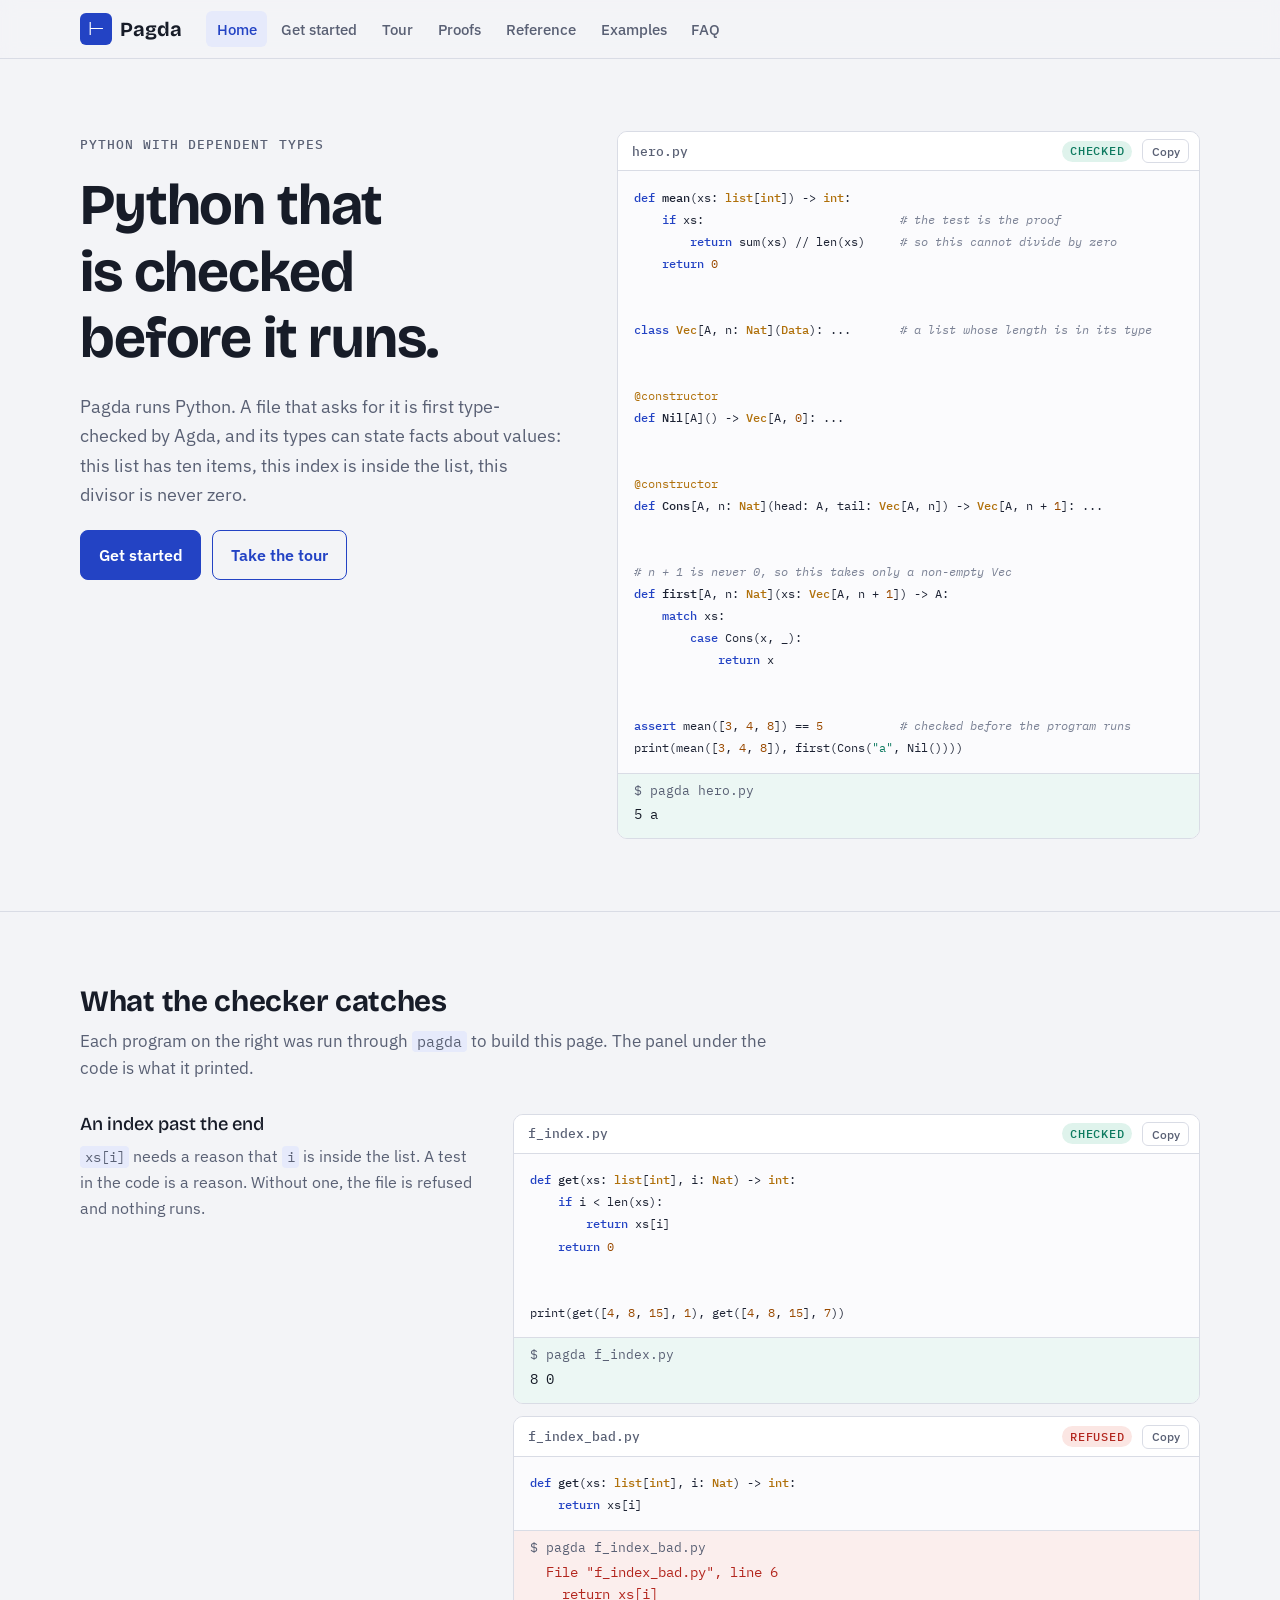
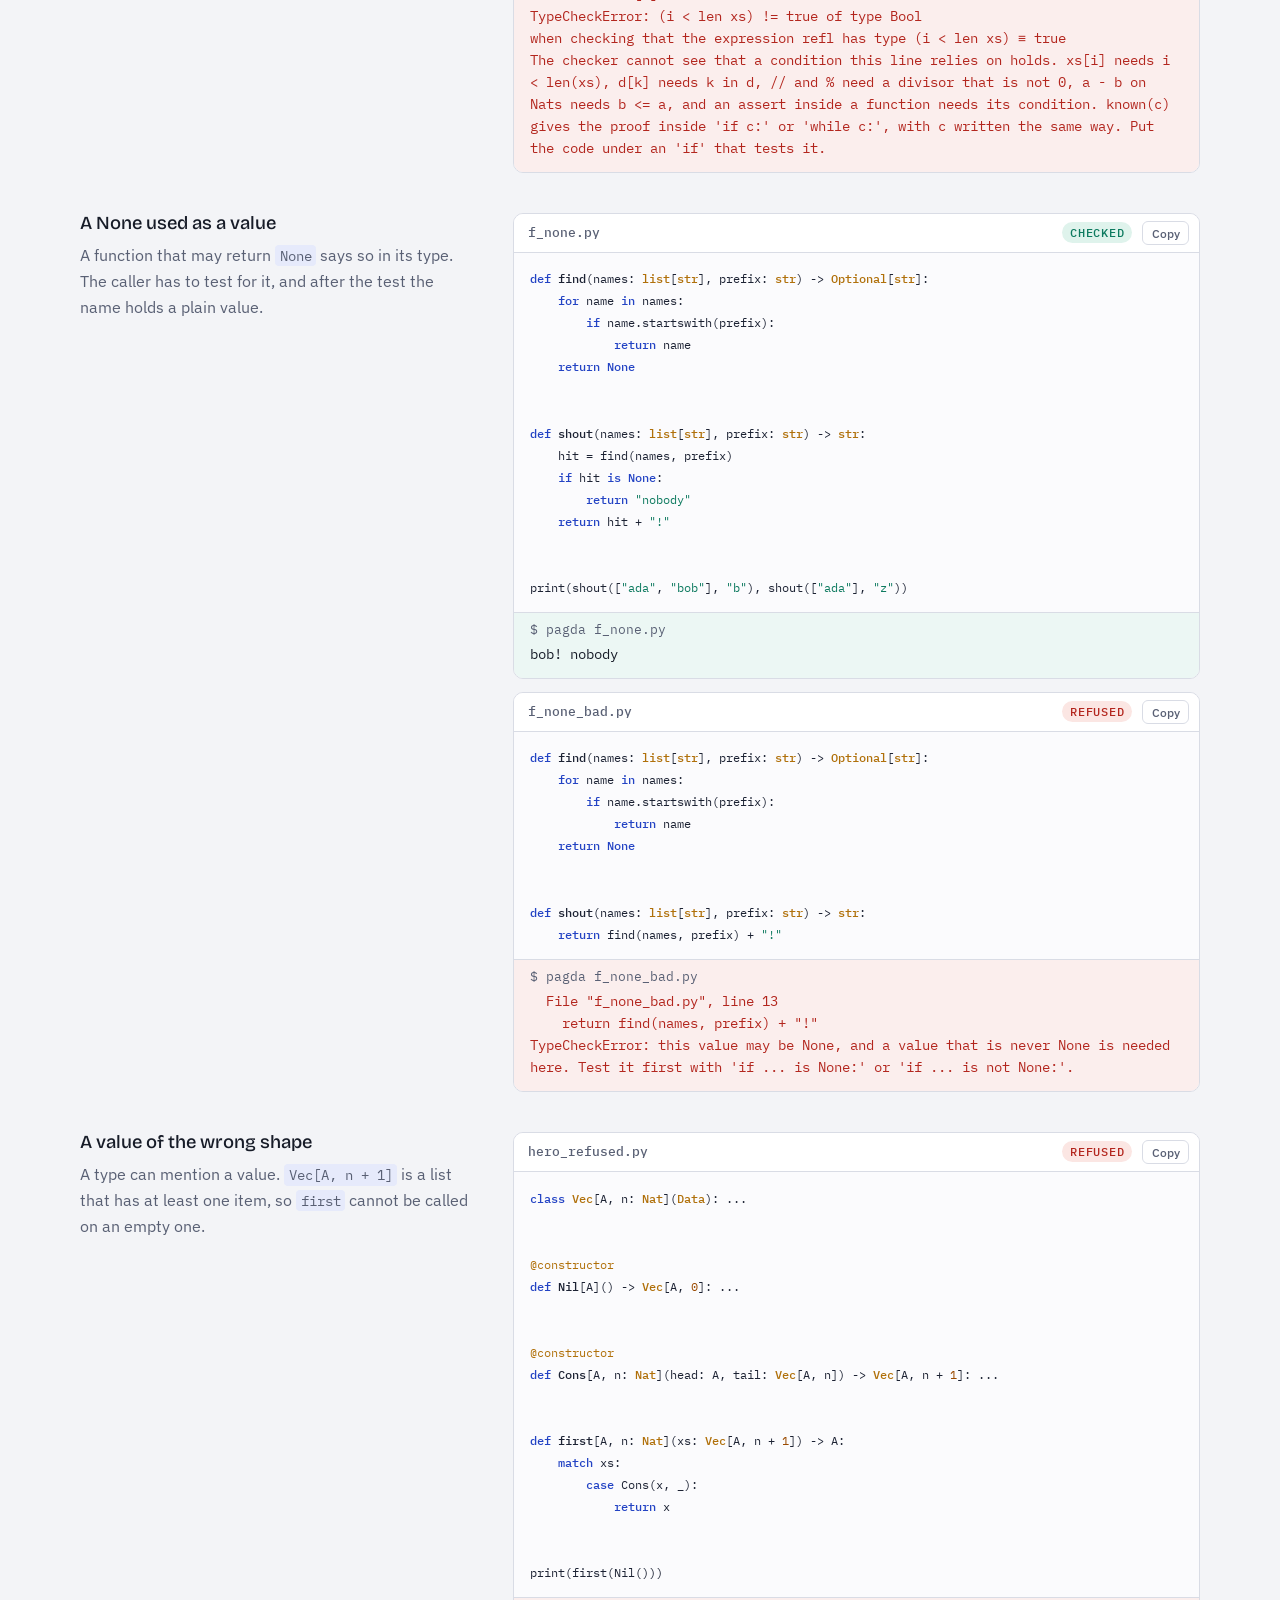
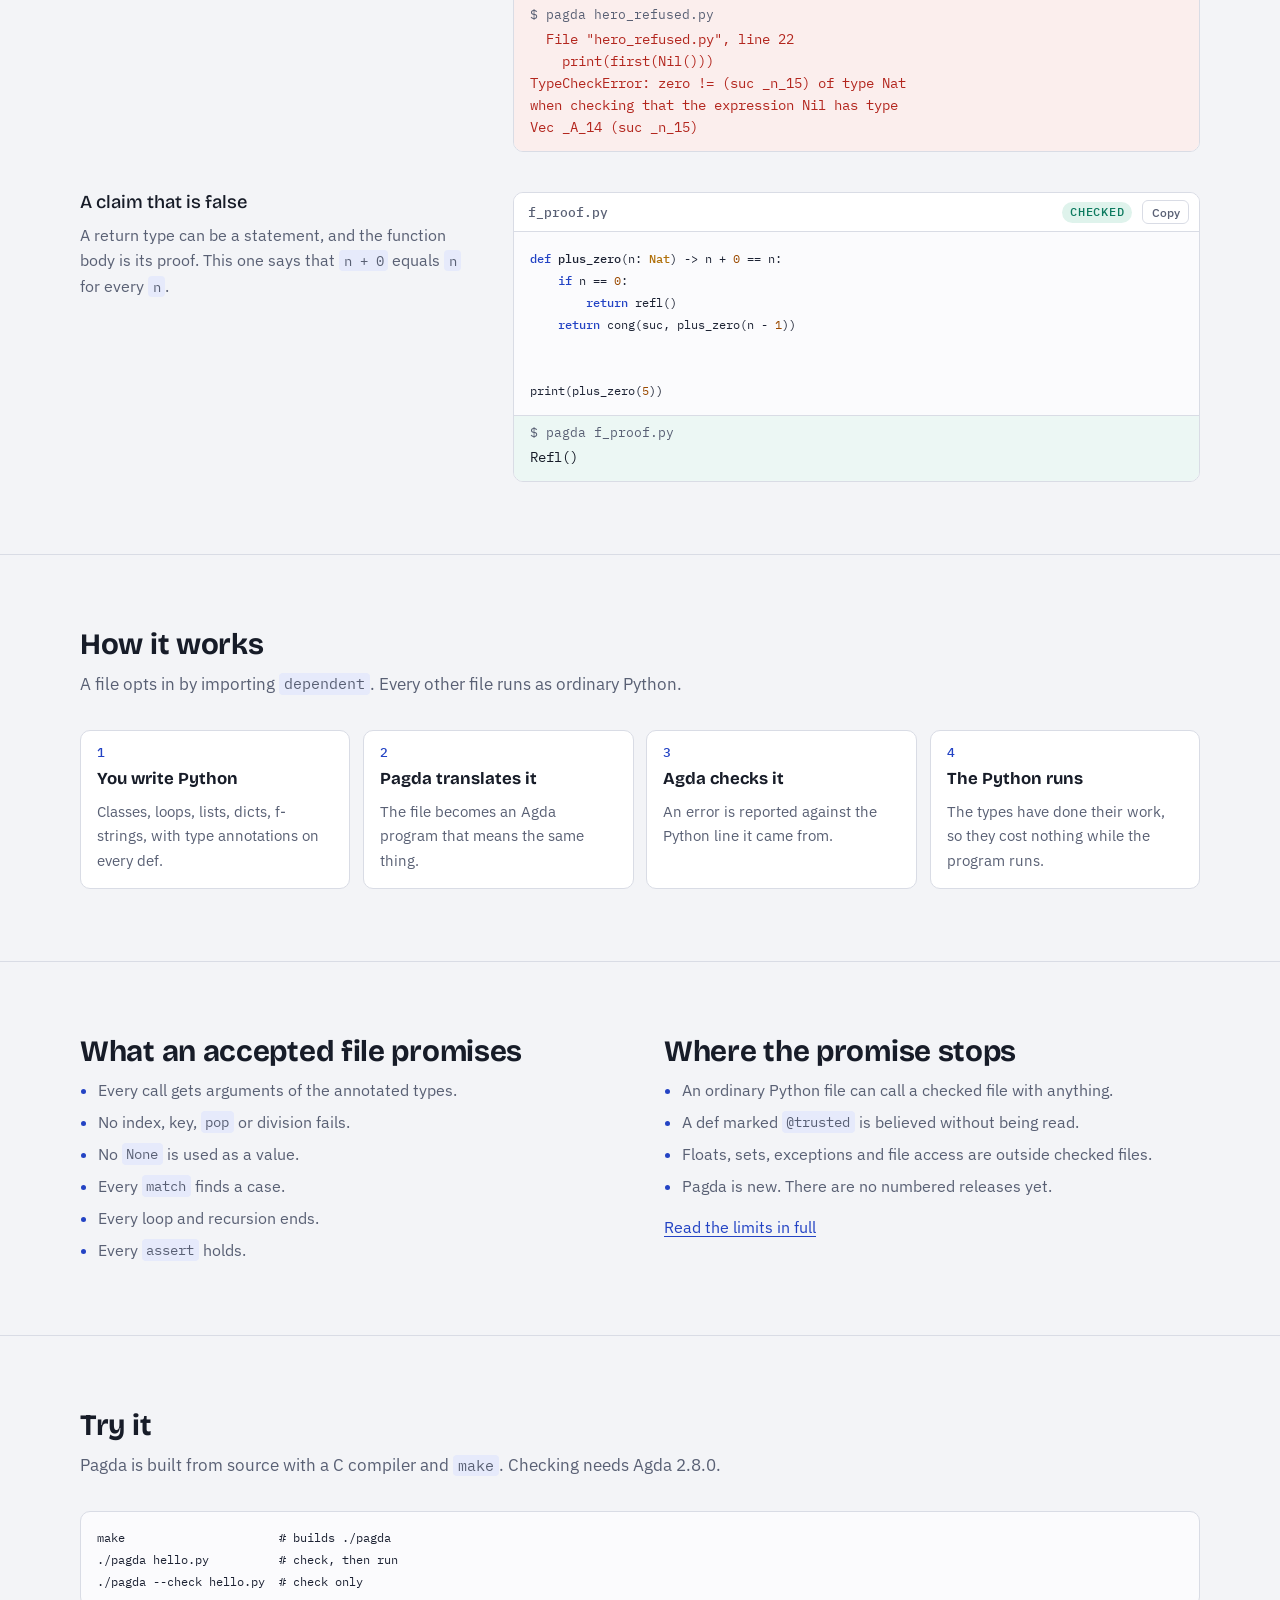
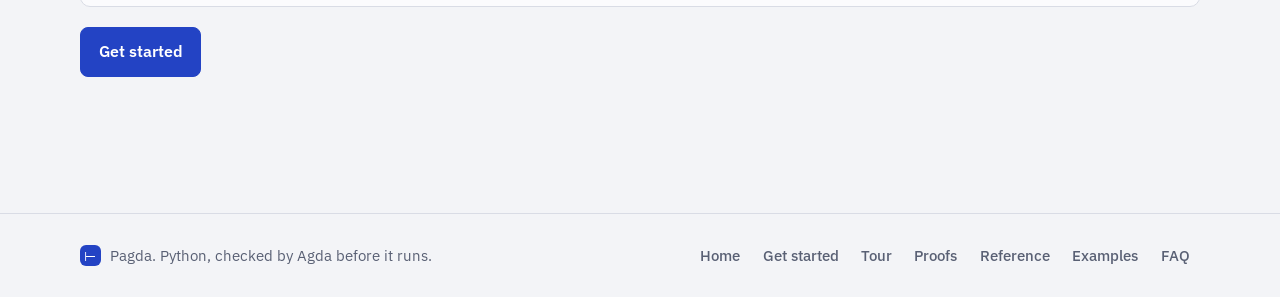
==== website/site/index.html @ 51c3787f "Website for Pagda website/build.py builds a static site into website/site. Every code sample is a fi" ====
<!doctype html>
<html lang="en">
<head>
<meta charset="utf-8">
<meta name="viewport" content="width=device-width, initial-scale=1, viewport-fit=cover">
<title>Pagda</title>
<meta name="claude:viewport-fit-sides" content="cover">
<meta name="description" content="Pagda is Python with dependent types. A checked file is type-checked by Agda before it runs.">
<link rel="stylesheet" href="https://fonts.googleapis.com/css2?family=Bricolage+Grotesque:opsz,wght@12..96,500;12..96,700&family=IBM+Plex+Mono:wght@400;500&family=IBM+Plex+Sans:wght@400;500;600&display=swap">
<link rel="stylesheet" href="site.css">
</head>
<body>
<header class="top"><div class="wrap">
<a class="brand" href="index.html"><span class="mark" aria-hidden="true">⊢</span>Pagda</a>
<nav class="nav" aria-label="Site"><a href="index.html" aria-current="page">Home</a><a href="start.html">Get started</a><a href="tour.html">Tour</a><a href="proofs.html">Proofs</a><a href="reference.html">Reference</a><a href="examples.html">Examples</a><a href="faq.html">FAQ</a></nav>
</div></header>
<main class="home"><section class="hero"><div class="wrap">
  <div class="hero-text">
    <div class="eyebrow">Python with dependent types</div>
    <h1>Python that is checked before it runs.</h1>
    <p class="lede">Pagda runs Python. A file that asks for it is first type-checked by Agda, and its types can state facts about values: this list has ten items, this index is inside the list, this divisor is never zero.</p>
    <div class="actions">
      <a class="btn primary" href="start.html">Get started</a>
      <a class="btn" href="tour.html">Take the tour</a>
    </div>
  </div>
  <div class="hero-code">
    <figure class="sample is-ok">
<figcaption><span class="file">hero.py</span><span class="chip ok">checked</span><button class="copy" type="button" data-src="from __future__ import annotations
from dependent import *


def mean(xs: list[int]) -&gt; int:
    if xs:                            # the test is the proof
        return sum(xs) // len(xs)     # so this cannot divide by zero
    return 0


class Vec[A, n: Nat](Data): ...       # a list whose length is in its type


@constructor
def Nil[A]() -&gt; Vec[A, 0]: ...


@constructor
def Cons[A, n: Nat](head: A, tail: Vec[A, n]) -&gt; Vec[A, n + 1]: ...


# n + 1 is never 0, so this takes only a non-empty Vec
def first[A, n: Nat](xs: Vec[A, n + 1]) -&gt; A:
    match xs:
        case Cons(x, _):
            return x


assert mean([3, 4, 8]) == 5           # checked before the program runs
print(mean([3, 4, 8]), first(Cons(&quot;a&quot;, Nil())))
">Copy</button></figcaption>
<pre class="code"><code><span class="k">def</span> <span class="f">mean</span>(xs: <span class="t">list</span>[<span class="t">int</span>]) -&gt; <span class="t">int</span>:
    <span class="k">if</span> xs:                            <span class="c"># the test is the proof</span>
        <span class="k">return</span> sum(xs) // len(xs)     <span class="c"># so this cannot divide by zero</span>
    <span class="k">return</span> <span class="n">0</span>


<span class="k">class</span> <span class="t">Vec</span>[A, n: <span class="t">Nat</span>](<span class="t">Data</span>): ...       <span class="c"># a list whose length is in its type</span>


<span class="d">@constructor</span>
<span class="k">def</span> <span class="f">Nil</span>[A]() -&gt; <span class="t">Vec</span>[A, <span class="n">0</span>]: ...


<span class="d">@constructor</span>
<span class="k">def</span> <span class="f">Cons</span>[A, n: <span class="t">Nat</span>](head: A, tail: <span class="t">Vec</span>[A, n]) -&gt; <span class="t">Vec</span>[A, n + <span class="n">1</span>]: ...


<span class="c"># n + 1 is never 0, so this takes only a non-empty Vec</span>
<span class="k">def</span> <span class="f">first</span>[A, n: <span class="t">Nat</span>](xs: <span class="t">Vec</span>[A, n + <span class="n">1</span>]) -&gt; A:
    <span class="k">match</span> xs:
        <span class="k">case</span> Cons(x, _):
            <span class="k">return</span> x


<span class="k">assert</span> mean([<span class="n">3</span>, <span class="n">4</span>, <span class="n">8</span>]) == <span class="n">5</span>           <span class="c"># checked before the program runs</span>
print(mean([<span class="n">3</span>, <span class="n">4</span>, <span class="n">8</span>]), first(Cons(<span class="s">&quot;a&quot;</span>, Nil())))
</code></pre>
<div class="result"><div class="cmd">$ pagda hero.py</div><pre>5 a</pre></div>
</figure>
  </div>
</div></section>

<section><div class="wrap">
  <div class="section-head">
    <h2>What the checker catches</h2>
    <p>Each program on the right was run through <code>pagda</code> to build this page. The panel under the code is what it printed.</p>
  </div>
  <div class="pairs">
    <div class="pair">
      <div class="pair-text">
        <h3>An index past the end</h3>
        <p><code>xs[i]</code> needs a reason that <code>i</code> is inside the list. A test in the code is a reason. Without one, the file is refused and nothing runs.</p>
      </div>
      <div class="pair-code"><figure class="sample is-ok">
<figcaption><span class="file">f_index.py</span><span class="chip ok">checked</span><button class="copy" type="button" data-src="from __future__ import annotations
from dependent import *


def get(xs: list[int], i: Nat) -&gt; int:
    if i &lt; len(xs):
        return xs[i]
    return 0


print(get([4, 8, 15], 1), get([4, 8, 15], 7))
">Copy</button></figcaption>
<pre class="code"><code><span class="k">def</span> <span class="f">get</span>(xs: <span class="t">list</span>[<span class="t">int</span>], i: <span class="t">Nat</span>) -&gt; <span class="t">int</span>:
    <span class="k">if</span> i &lt; len(xs):
        <span class="k">return</span> xs[i]
    <span class="k">return</span> <span class="n">0</span>


print(get([<span class="n">4</span>, <span class="n">8</span>, <span class="n">15</span>], <span class="n">1</span>), get([<span class="n">4</span>, <span class="n">8</span>, <span class="n">15</span>], <span class="n">7</span>))
</code></pre>
<div class="result"><div class="cmd">$ pagda f_index.py</div><pre>8 0</pre></div>
</figure><figure class="sample is-bad">
<figcaption><span class="file">f_index_bad.py</span><span class="chip bad">refused</span><button class="copy" type="button" data-src="from __future__ import annotations
from dependent import *


def get(xs: list[int], i: Nat) -&gt; int:
    return xs[i]
">Copy</button></figcaption>
<pre class="code"><code><span class="k">def</span> <span class="f">get</span>(xs: <span class="t">list</span>[<span class="t">int</span>], i: <span class="t">Nat</span>) -&gt; <span class="t">int</span>:
    <span class="k">return</span> xs[i]
</code></pre>
<div class="result"><div class="cmd">$ pagda f_index_bad.py</div><pre>  File &quot;f_index_bad.py&quot;, line 6
    return xs[i]
TypeCheckError: (i &lt; len xs) != true of type Bool
when checking that the expression refl has type (i &lt; len xs) ≡ true
The checker cannot see that a condition this line relies on holds. xs[i] needs i &lt; len(xs), d[k] needs k in d, // and % need a divisor that is not 0, a - b on Nats needs b &lt;= a, and an assert inside a function needs its condition. known(c) gives the proof inside &#x27;if c:&#x27; or &#x27;while c:&#x27;, with c written the same way. Put the code under an &#x27;if&#x27; that tests it.</pre></div>
</figure></div>
    </div>
    <div class="pair">
      <div class="pair-text">
        <h3>A None used as a value</h3>
        <p>A function that may return <code>None</code> says so in its type. The caller has to test for it, and after the test the name holds a plain value.</p>
      </div>
      <div class="pair-code"><figure class="sample is-ok">
<figcaption><span class="file">f_none.py</span><span class="chip ok">checked</span><button class="copy" type="button" data-src="from __future__ import annotations
from dependent import *


def find(names: list[str], prefix: str) -&gt; Optional[str]:
    for name in names:
        if name.startswith(prefix):
            return name
    return None


def shout(names: list[str], prefix: str) -&gt; str:
    hit = find(names, prefix)
    if hit is None:
        return &quot;nobody&quot;
    return hit + &quot;!&quot;


print(shout([&quot;ada&quot;, &quot;bob&quot;], &quot;b&quot;), shout([&quot;ada&quot;], &quot;z&quot;))
">Copy</button></figcaption>
<pre class="code"><code><span class="k">def</span> <span class="f">find</span>(names: <span class="t">list</span>[<span class="t">str</span>], prefix: <span class="t">str</span>) -&gt; <span class="t">Optional</span>[<span class="t">str</span>]:
    <span class="k">for</span> name <span class="k">in</span> names:
        <span class="k">if</span> name.startswith(prefix):
            <span class="k">return</span> name
    <span class="k">return</span> <span class="k">None</span>


<span class="k">def</span> <span class="f">shout</span>(names: <span class="t">list</span>[<span class="t">str</span>], prefix: <span class="t">str</span>) -&gt; <span class="t">str</span>:
    hit = find(names, prefix)
    <span class="k">if</span> hit <span class="k">is</span> <span class="k">None</span>:
        <span class="k">return</span> <span class="s">&quot;nobody&quot;</span>
    <span class="k">return</span> hit + <span class="s">&quot;!&quot;</span>


print(shout([<span class="s">&quot;ada&quot;</span>, <span class="s">&quot;bob&quot;</span>], <span class="s">&quot;b&quot;</span>), shout([<span class="s">&quot;ada&quot;</span>], <span class="s">&quot;z&quot;</span>))
</code></pre>
<div class="result"><div class="cmd">$ pagda f_none.py</div><pre>bob! nobody</pre></div>
</figure><figure class="sample is-bad">
<figcaption><span class="file">f_none_bad.py</span><span class="chip bad">refused</span><button class="copy" type="button" data-src="from __future__ import annotations
from dependent import *


def find(names: list[str], prefix: str) -&gt; Optional[str]:
    for name in names:
        if name.startswith(prefix):
            return name
    return None


def shout(names: list[str], prefix: str) -&gt; str:
    return find(names, prefix) + &quot;!&quot;
">Copy</button></figcaption>
<pre class="code"><code><span class="k">def</span> <span class="f">find</span>(names: <span class="t">list</span>[<span class="t">str</span>], prefix: <span class="t">str</span>) -&gt; <span class="t">Optional</span>[<span class="t">str</span>]:
    <span class="k">for</span> name <span class="k">in</span> names:
        <span class="k">if</span> name.startswith(prefix):
            <span class="k">return</span> name
    <span class="k">return</span> <span class="k">None</span>


<span class="k">def</span> <span class="f">shout</span>(names: <span class="t">list</span>[<span class="t">str</span>], prefix: <span class="t">str</span>) -&gt; <span class="t">str</span>:
    <span class="k">return</span> find(names, prefix) + <span class="s">&quot;!&quot;</span>
</code></pre>
<div class="result"><div class="cmd">$ pagda f_none_bad.py</div><pre>  File &quot;f_none_bad.py&quot;, line 13
    return find(names, prefix) + &quot;!&quot;
TypeCheckError: this value may be None, and a value that is never None is needed here. Test it first with &#x27;if ... is None:&#x27; or &#x27;if ... is not None:&#x27;.</pre></div>
</figure></div>
    </div>
    <div class="pair">
      <div class="pair-text">
        <h3>A value of the wrong shape</h3>
        <p>A type can mention a value. <code>Vec[A, n + 1]</code> is a list that has at least one item, so <code>first</code> cannot be called on an empty one.</p>
      </div>
      <div class="pair-code"><figure class="sample is-bad">
<figcaption><span class="file">hero_refused.py</span><span class="chip bad">refused</span><button class="copy" type="button" data-src="from __future__ import annotations
from dependent import *


class Vec[A, n: Nat](Data): ...


@constructor
def Nil[A]() -&gt; Vec[A, 0]: ...


@constructor
def Cons[A, n: Nat](head: A, tail: Vec[A, n]) -&gt; Vec[A, n + 1]: ...


def first[A, n: Nat](xs: Vec[A, n + 1]) -&gt; A:
    match xs:
        case Cons(x, _):
            return x


print(first(Nil()))
">Copy</button></figcaption>
<pre class="code"><code><span class="k">class</span> <span class="t">Vec</span>[A, n: <span class="t">Nat</span>](<span class="t">Data</span>): ...


<span class="d">@constructor</span>
<span class="k">def</span> <span class="f">Nil</span>[A]() -&gt; <span class="t">Vec</span>[A, <span class="n">0</span>]: ...


<span class="d">@constructor</span>
<span class="k">def</span> <span class="f">Cons</span>[A, n: <span class="t">Nat</span>](head: A, tail: <span class="t">Vec</span>[A, n]) -&gt; <span class="t">Vec</span>[A, n + <span class="n">1</span>]: ...


<span class="k">def</span> <span class="f">first</span>[A, n: <span class="t">Nat</span>](xs: <span class="t">Vec</span>[A, n + <span class="n">1</span>]) -&gt; A:
    <span class="k">match</span> xs:
        <span class="k">case</span> Cons(x, _):
            <span class="k">return</span> x


print(first(Nil()))
</code></pre>
<div class="result"><div class="cmd">$ pagda hero_refused.py</div><pre>  File &quot;hero_refused.py&quot;, line 22
    print(first(Nil()))
TypeCheckError: zero != (suc _n_15) of type Nat
when checking that the expression Nil has type
Vec _A_14 (suc _n_15)</pre></div>
</figure></div>
    </div>
    <div class="pair">
      <div class="pair-text">
        <h3>A claim that is false</h3>
        <p>A return type can be a statement, and the function body is its proof. This one says that <code>n + 0</code> equals <code>n</code> for every <code>n</code>.</p>
      </div>
      <div class="pair-code"><figure class="sample is-ok">
<figcaption><span class="file">f_proof.py</span><span class="chip ok">checked</span><button class="copy" type="button" data-src="from __future__ import annotations
from dependent import *


def plus_zero(n: Nat) -&gt; n + 0 == n:
    if n == 0:
        return refl()
    return cong(suc, plus_zero(n - 1))


print(plus_zero(5))
">Copy</button></figcaption>
<pre class="code"><code><span class="k">def</span> <span class="f">plus_zero</span>(n: <span class="t">Nat</span>) -&gt; n + <span class="n">0</span> == n:
    <span class="k">if</span> n == <span class="n">0</span>:
        <span class="k">return</span> refl()
    <span class="k">return</span> cong(suc, plus_zero(n - <span class="n">1</span>))


print(plus_zero(<span class="n">5</span>))
</code></pre>
<div class="result"><div class="cmd">$ pagda f_proof.py</div><pre>Refl()</pre></div>
</figure></div>
    </div>
  </div>
</div></section>

<section><div class="wrap">
  <div class="section-head">
    <h2>How it works</h2>
    <p>A file opts in by importing <code>dependent</code>. Every other file runs as ordinary Python.</p>
  </div>
  <ol class="steps">
    <li><strong>You write Python</strong><span>Classes, loops, lists, dicts, f-strings, with type annotations on every def.</span></li>
    <li><strong>Pagda translates it</strong><span>The file becomes an Agda program that means the same thing.</span></li>
    <li><strong>Agda checks it</strong><span>An error is reported against the Python line it came from.</span></li>
    <li><strong>The Python runs</strong><span>The types have done their work, so they cost nothing while the program runs.</span></li>
  </ol>
</div></section>

<section><div class="wrap">
  <div class="cols">
    <div>
      <h2>What an accepted file promises</h2>
      <ul>
        <li>Every call gets arguments of the annotated types.</li>
        <li>No index, key, <code>pop</code> or division fails.</li>
        <li>No <code>None</code> is used as a value.</li>
        <li>Every <code>match</code> finds a case.</li>
        <li>Every loop and recursion ends.</li>
        <li>Every <code>assert</code> holds.</li>
      </ul>
    </div>
    <div>
      <h2>Where the promise stops</h2>
      <ul>
        <li>An ordinary Python file can call a checked file with anything.</li>
        <li>A def marked <code>@trusted</code> is believed without being read.</li>
        <li>Floats, sets, exceptions and file access are outside checked files.</li>
        <li>Pagda is new. There are no numbered releases yet.</li>
      </ul>
      <p style="margin-top:1rem"><a href="faq.html">Read the limits in full</a></p>
    </div>
  </div>
</div></section>

<section><div class="wrap">
  <div class="section-head">
    <h2>Try it</h2>
    <p>Pagda is built from source with a C compiler and <code>make</code>. Checking needs Agda 2.8.0.</p>
  </div>
  <pre class="code plain"><code>make                      # builds ./pagda
./pagda hello.py          # check, then run
./pagda --check hello.py  # check only</code></pre>
  <p style="margin-top:1.2rem"><a class="btn primary" href="start.html">Get started</a></p>
</div></section>
</main>
<footer class="foot"><div class="wrap">
<div><span class="mark" aria-hidden="true">⊢</span> Pagda. Python, checked by Agda before it runs.</div>
<nav aria-label="Footer"><a href="index.html" aria-current="page">Home</a><a href="start.html">Get started</a><a href="tour.html">Tour</a><a href="proofs.html">Proofs</a><a href="reference.html">Reference</a><a href="examples.html">Examples</a><a href="faq.html">FAQ</a></nav>
</div></footer>
<script src="site.js"></script>
</body>
</html>
---- website/site/site.css ----
/* Pagda site. Layout: a plain documentation frame; the one loud element is the
   "verdict" code panel, which shows a program together with what the checker said. */
:root {
  --paper: #f3f4f7;        /* cool paper */
  --surface: #ffffff;
  --ink: #171c28;          /* blue-black text */
  --muted: #596074;
  --line: #d9dce5;
  --accent: #2343c4;       /* cobalt: links, marks */
  --accent-soft: #e6eafb;
  --mark: #b0700a;         /* ochre: types in code, the thing Pagda adds */
  --ok: #0d7a5f;
  --ok-soft: #dff3ec;
  --bad: #b3261e;
  --bad-soft: #fbe6e3;
  --code-bg: #fbfbfd;
  --code-ink: #1c2233;
  --c-comment: #7a8194;
  --c-string: #0d7a5f;
  --c-keyword: #2343c4;
  --c-number: #9a4a00;
  --display: "Bricolage Grotesque", "IBM Plex Sans", system-ui, sans-serif;
  --body: "IBM Plex Sans", system-ui, -apple-system, "Segoe UI", sans-serif;
  --mono: "IBM Plex Mono", ui-monospace, "SF Mono", Menlo, Consolas, monospace;
}
@media (prefers-color-scheme: dark) {
  :root:not([data-theme="light"]) {
    --paper: #0f121a; --surface: #171b26; --ink: #e7e9f0; --muted: #9aa1b5; --line: #2a3040;
    --accent: #8ea2ff; --accent-soft: #1d2440; --mark: #e2b257;
    --ok: #4fd1a9; --ok-soft: #12302a; --bad: #ff8a80; --bad-soft: #3a1b1a;
    --code-bg: #131722; --code-ink: #dfe3ee;
    --c-comment: #7d859a; --c-string: #6fd6b4; --c-keyword: #9fb0ff; --c-number: #f0a868;
    color-scheme: dark;
  }
}
:root[data-theme="dark"] {
  --paper: #0f121a; --surface: #171b26; --ink: #e7e9f0; --muted: #9aa1b5; --line: #2a3040;
  --accent: #8ea2ff; --accent-soft: #1d2440; --mark: #e2b257;
  --ok: #4fd1a9; --ok-soft: #12302a; --bad: #ff8a80; --bad-soft: #3a1b1a;
  --code-bg: #131722; --code-ink: #dfe3ee;
  --c-comment: #7d859a; --c-string: #6fd6b4; --c-keyword: #9fb0ff; --c-number: #f0a868;
  color-scheme: dark;
}

* { box-sizing: border-box; }
html { scroll-behavior: smooth; scroll-padding-top: 5rem; }
@media (prefers-reduced-motion: reduce) { html { scroll-behavior: auto; } }
body {
  margin: 0; background: var(--paper); color: var(--ink);
  font: 400 1rem/1.6 var(--body);
}
body::before {
  content: ""; position: fixed; inset: 0 0 auto; height: env(safe-area-inset-top, 0px);
  z-index: 10; background: var(--paper);
}
a { color: var(--accent); text-underline-offset: 0.18em; }
a:focus-visible, button:focus-visible { outline: 2px solid var(--accent); outline-offset: 2px; }
code { font-family: var(--mono); font-size: 0.9em; }
p code, li code, td code, h2 code, h3 code {
  background: var(--accent-soft); padding: 0.08em 0.32em; border-radius: 4px; overflow-wrap: anywhere;
}
h1, h2, h3 { font-family: var(--display); line-height: 1.15; text-wrap: balance; margin: 0; }
h1 { font-size: clamp(2.1rem, 5.5vw, 3.6rem); font-weight: 700; letter-spacing: -0.02em; }
h2 { font-size: clamp(1.4rem, 3vw, 1.85rem); font-weight: 700; letter-spacing: -0.01em; }
h3 { font-size: 1.15rem; font-weight: 500; }
p { margin: 0; }

.wrap {
  max-width: 72rem; margin: 0 auto;
  padding-left: max(16px, env(safe-area-inset-left, 0px));
  padding-right: max(16px, env(safe-area-inset-right, 0px));
}

/* header */
.top {
  position: sticky; top: env(safe-area-inset-top, 0px); z-index: 5;
  background: color-mix(in srgb, var(--paper) 92%, transparent);
  backdrop-filter: blur(8px); border-bottom: 1px solid var(--line);
}
.top .wrap { display: flex; align-items: center; gap: 1.5rem; padding-block: 0.7rem; }
.brand {
  display: inline-flex; align-items: center; gap: 0.5rem; flex: none;
  font: 700 1.25rem/1 var(--display); color: var(--ink); text-decoration: none;
}
.mark {
  display: inline-grid; place-items: center; width: 1.7em; height: 1.7em;
  background: var(--accent); color: var(--surface); border-radius: 6px;
  font: 500 0.95em/1 var(--mono);
}
.nav { display: flex; gap: 0.25rem; overflow-x: auto; min-width: 0; scrollbar-width: none; }
.nav::-webkit-scrollbar { display: none; }
.nav a, .foot nav a {
  white-space: nowrap; text-decoration: none; color: var(--muted);
  padding: 0.35rem 0.65rem; border-radius: 6px; font-weight: 500; font-size: 0.95rem;
}
.nav a:hover, .foot nav a:hover { color: var(--ink); background: var(--accent-soft); }
.nav a[aria-current="page"] { color: var(--accent); background: var(--accent-soft); }

/* footer */
.foot { border-top: 1px solid var(--line); margin-top: 4rem; color: var(--muted); font-size: 0.92rem; }
.foot .wrap { display: flex; flex-wrap: wrap; gap: 1rem 2rem; justify-content: space-between; align-items: center; padding-block: 1.5rem; }
.foot nav { display: flex; flex-wrap: wrap; gap: 0.1rem; }
.foot .mark { width: 1.5em; height: 1.5em; margin-right: 0.3rem; }

/* the verdict panel: a program and what the checker said about it */
.sample {
  margin: 0; background: var(--code-bg); border: 1px solid var(--line); border-radius: 10px;
  overflow: hidden; min-width: 0;
}
.sample figcaption {
  display: flex; align-items: center; gap: 0.6rem; padding: 0.45rem 0.6rem 0.45rem 0.9rem;
  border-bottom: 1px solid var(--line); background: var(--surface);
  font: 500 0.82rem/1 var(--mono); color: var(--muted);
}
.sample .file { margin-right: auto; overflow: hidden; text-overflow: ellipsis; white-space: nowrap; min-width: 0; }
.chip {
  font: 500 0.72rem/1 var(--mono); letter-spacing: 0.06em; text-transform: uppercase;
  padding: 0.3rem 0.5rem; border-radius: 99px; flex: none;
}
.chip.ok { background: var(--ok-soft); color: var(--ok); }
.chip.bad { background: var(--bad-soft); color: var(--bad); }
.copy {
  font: 500 0.78rem/1 var(--body); color: var(--muted); background: none;
  border: 1px solid var(--line); border-radius: 6px; padding: 0.3rem 0.55rem; cursor: pointer; flex: none;
}
.copy:hover { color: var(--ink); border-color: var(--muted); }
pre { margin: 0; font: 400 0.86rem/1.6 var(--mono); }
pre.code { padding: 0.9rem 1rem; overflow-x: auto; color: var(--code-ink); tab-size: 4; }
pre.code.plain { background: var(--code-bg); border: 1px solid var(--line); border-radius: 10px; }
.code .c { color: var(--c-comment); font-style: italic; }
.code .s { color: var(--c-string); }
.code .k { color: var(--c-keyword); font-weight: 500; }
.code .n { color: var(--c-number); }
.code .t { color: var(--mark); font-weight: 500; }
.code .d { color: var(--mark); }
.code .f { font-weight: 500; }
.result { border-top: 1px solid var(--line); }
.result .cmd { padding: 0.5rem 1rem 0; font: 400 0.8rem/1.4 var(--mono); color: var(--muted); }
.result pre { padding: 0.25rem 1rem 0.8rem; overflow-x: auto; white-space: pre-wrap; overflow-wrap: anywhere; }
.is-ok .result { background: color-mix(in srgb, var(--ok-soft) 55%, var(--code-bg)); }
.is-bad .result { background: color-mix(in srgb, var(--bad-soft) 60%, var(--code-bg)); }
.is-bad .result pre { color: var(--bad); }

/* home */
.home section { padding-block: clamp(2.5rem, 6vw, 4.5rem); }
.home section + section { border-top: 1px solid var(--line); }
.hero .wrap { display: grid; grid-template-columns: minmax(0, 5fr) minmax(0, 6fr); gap: clamp(1.5rem, 4vw, 3.5rem); align-items: start; }
.hero-text { display: grid; gap: 1.3rem; padding-top: 0.5rem; }
.eyebrow { font: 500 0.8rem/1 var(--mono); letter-spacing: 0.08em; text-transform: uppercase; color: var(--muted); }
.lede { font-size: 1.15rem; color: var(--muted); max-width: 34rem; }
.actions { display: flex; flex-wrap: wrap; gap: 0.7rem; }
.btn {
  display: inline-block; text-decoration: none; font-weight: 600; padding: 0.7rem 1.1rem; border-radius: 8px;
  border: 1px solid var(--accent); color: var(--accent);
}
.btn.primary { background: var(--accent); color: var(--surface); }
.btn:hover { filter: brightness(1.08); }
.hero-code { display: grid; gap: 1rem; min-width: 0; }
.section-head { display: grid; gap: 0.6rem; max-width: 44rem; margin-bottom: 2rem; }
.section-head p { color: var(--muted); font-size: 1.05rem; }
.pairs { display: grid; gap: 2.5rem; }
.pair { display: grid; grid-template-columns: minmax(0, 4fr) minmax(0, 7fr); gap: 1.5rem 2.5rem; align-items: start; }
.pair-text { display: grid; gap: 0.6rem; }
.pair-text p { color: var(--muted); }
.pair-code { display: grid; gap: 0.8rem; min-width: 0; }
.steps { display: grid; grid-template-columns: repeat(4, minmax(0, 1fr)); gap: 0.8rem; counter-reset: step; list-style: none; padding: 0; margin: 0; }
.steps li { background: var(--surface); border: 1px solid var(--line); border-radius: 10px; padding: 1rem; display: grid; gap: 0.4rem; align-content: start; }
.steps li::before { counter-increment: step; content: counter(step); font: 500 0.8rem/1 var(--mono); color: var(--accent); }
.steps strong { font-family: var(--display); font-size: 1.05rem; }
.steps span { color: var(--muted); font-size: 0.95rem; }
.cols { display: grid; grid-template-columns: repeat(2, minmax(0, 1fr)); gap: 1.5rem 3rem; }
.cols ul { margin: 0.6rem 0 0; padding-left: 1.1rem; display: grid; gap: 0.4rem; color: var(--muted); }
.cols li::marker { color: var(--accent); }

/* documentation pages */
.doc {
  max-width: 72rem; margin: 0 auto; display: grid; grid-template-columns: 14rem minmax(0, 1fr); gap: 3rem;
  padding-block: 2.5rem;
  padding-left: max(16px, env(safe-area-inset-left, 0px));
  padding-right: max(16px, env(safe-area-inset-right, 0px));
}
.doc:not(:has(.toc)) { grid-template-columns: minmax(0, 1fr); }
.toc { position: sticky; top: calc(4.5rem + env(safe-area-inset-top, 0px)); align-self: start; display: grid; gap: 0.1rem; max-height: calc(100vh - 6rem); overflow-y: auto; }
.toc-title { font: 500 0.75rem/1 var(--mono); letter-spacing: 0.08em; text-transform: uppercase; color: var(--muted); padding: 0 0.6rem 0.6rem; }
.toc a { text-decoration: none; color: var(--muted); font-size: 0.92rem; padding: 0.28rem 0.6rem; border-radius: 6px; }
.toc a:hover { color: var(--ink); background: var(--accent-soft); }
.content { min-width: 0; max-width: 46rem; display: grid; gap: 1.1rem; align-content: start; }
.content > h1 { margin-bottom: 0.3rem; }
.content > h2 { margin-top: 2rem; padding-top: 1.6rem; border-top: 1px solid var(--line); }
.content > h3 { margin-top: 0.8rem; }
.content .intro { font-size: 1.15rem; color: var(--muted); }
.content ul, .content ol { margin: 0; padding-left: 1.2rem; display: grid; gap: 0.45rem; }
.content li::marker { color: var(--accent); }
.note { border-left: 3px solid var(--mark); background: var(--surface); padding: 0.8rem 1rem; border-radius: 0 8px 8px 0; color: var(--muted); }
.note strong { color: var(--ink); }
.table { overflow-x: auto; border: 1px solid var(--line); border-radius: 10px; background: var(--surface); }
table { border-collapse: collapse; width: 100%; font-size: 0.93rem; }
th, td { text-align: left; padding: 0.55rem 0.8rem; border-bottom: 1px solid var(--line); vertical-align: top; }
th { font: 500 0.75rem/1.2 var(--mono); letter-spacing: 0.06em; text-transform: uppercase; color: var(--muted); }
tr:last-child td { border-bottom: 0; }
dl.faq { display: grid; gap: 1.4rem; margin: 0; }
dl.faq dt { font: 500 1.1rem/1.3 var(--display); }
dl.faq dd { margin: 0.4rem 0 0; color: var(--muted); display: grid; gap: 0.6rem; }

@media (max-width: 860px) {
  .hero .wrap, .pair, .cols { grid-template-columns: minmax(0, 1fr); }
  .steps { grid-template-columns: repeat(2, minmax(0, 1fr)); }
  .doc { grid-template-columns: minmax(0, 1fr); gap: 1.5rem; }
  .toc { position: static; max-height: none; grid-template-columns: repeat(auto-fill, minmax(11rem, 1fr)); border: 1px solid var(--line); border-radius: 10px; padding: 0.8rem 0.4rem; background: var(--surface); }
  .toc-title { grid-column: 1 / -1; }
}
@media (max-width: 480px) {
  .steps { grid-template-columns: minmax(0, 1fr); }
  .top .wrap { gap: 0.8rem; }
}
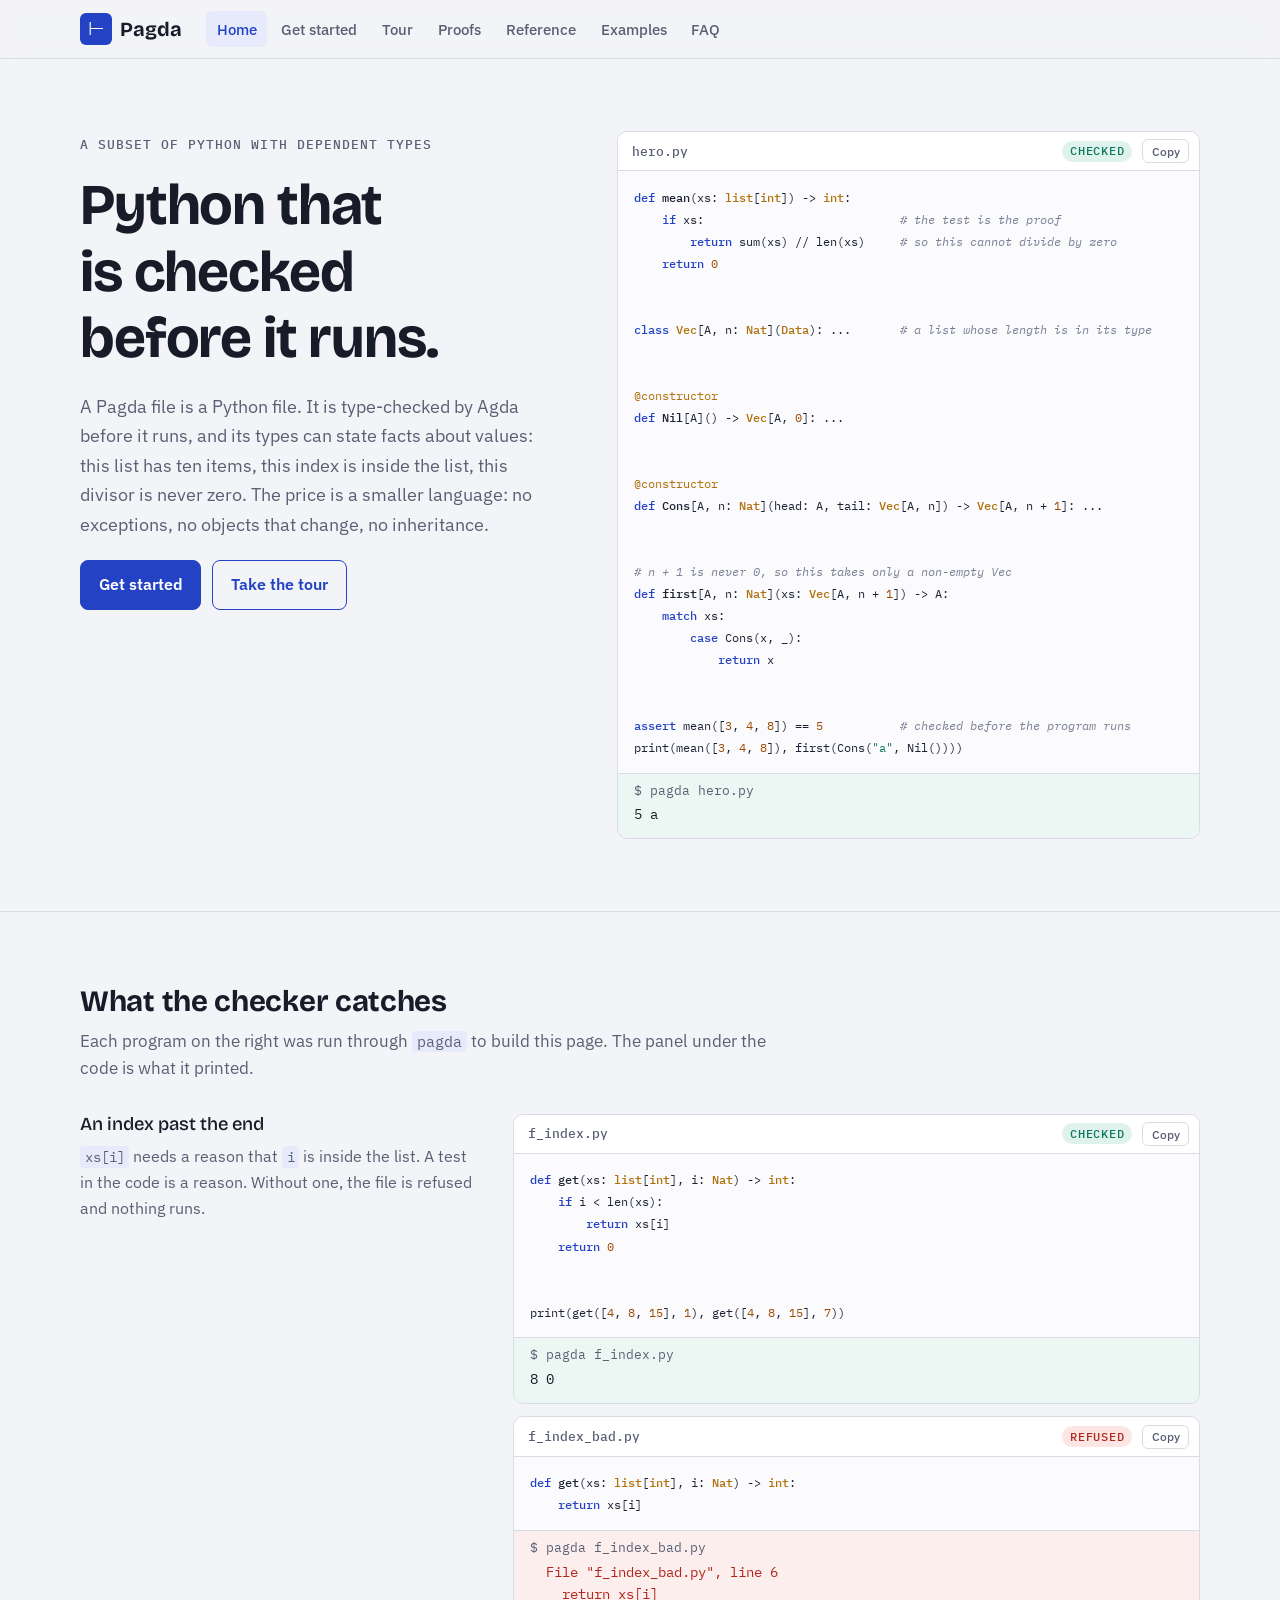
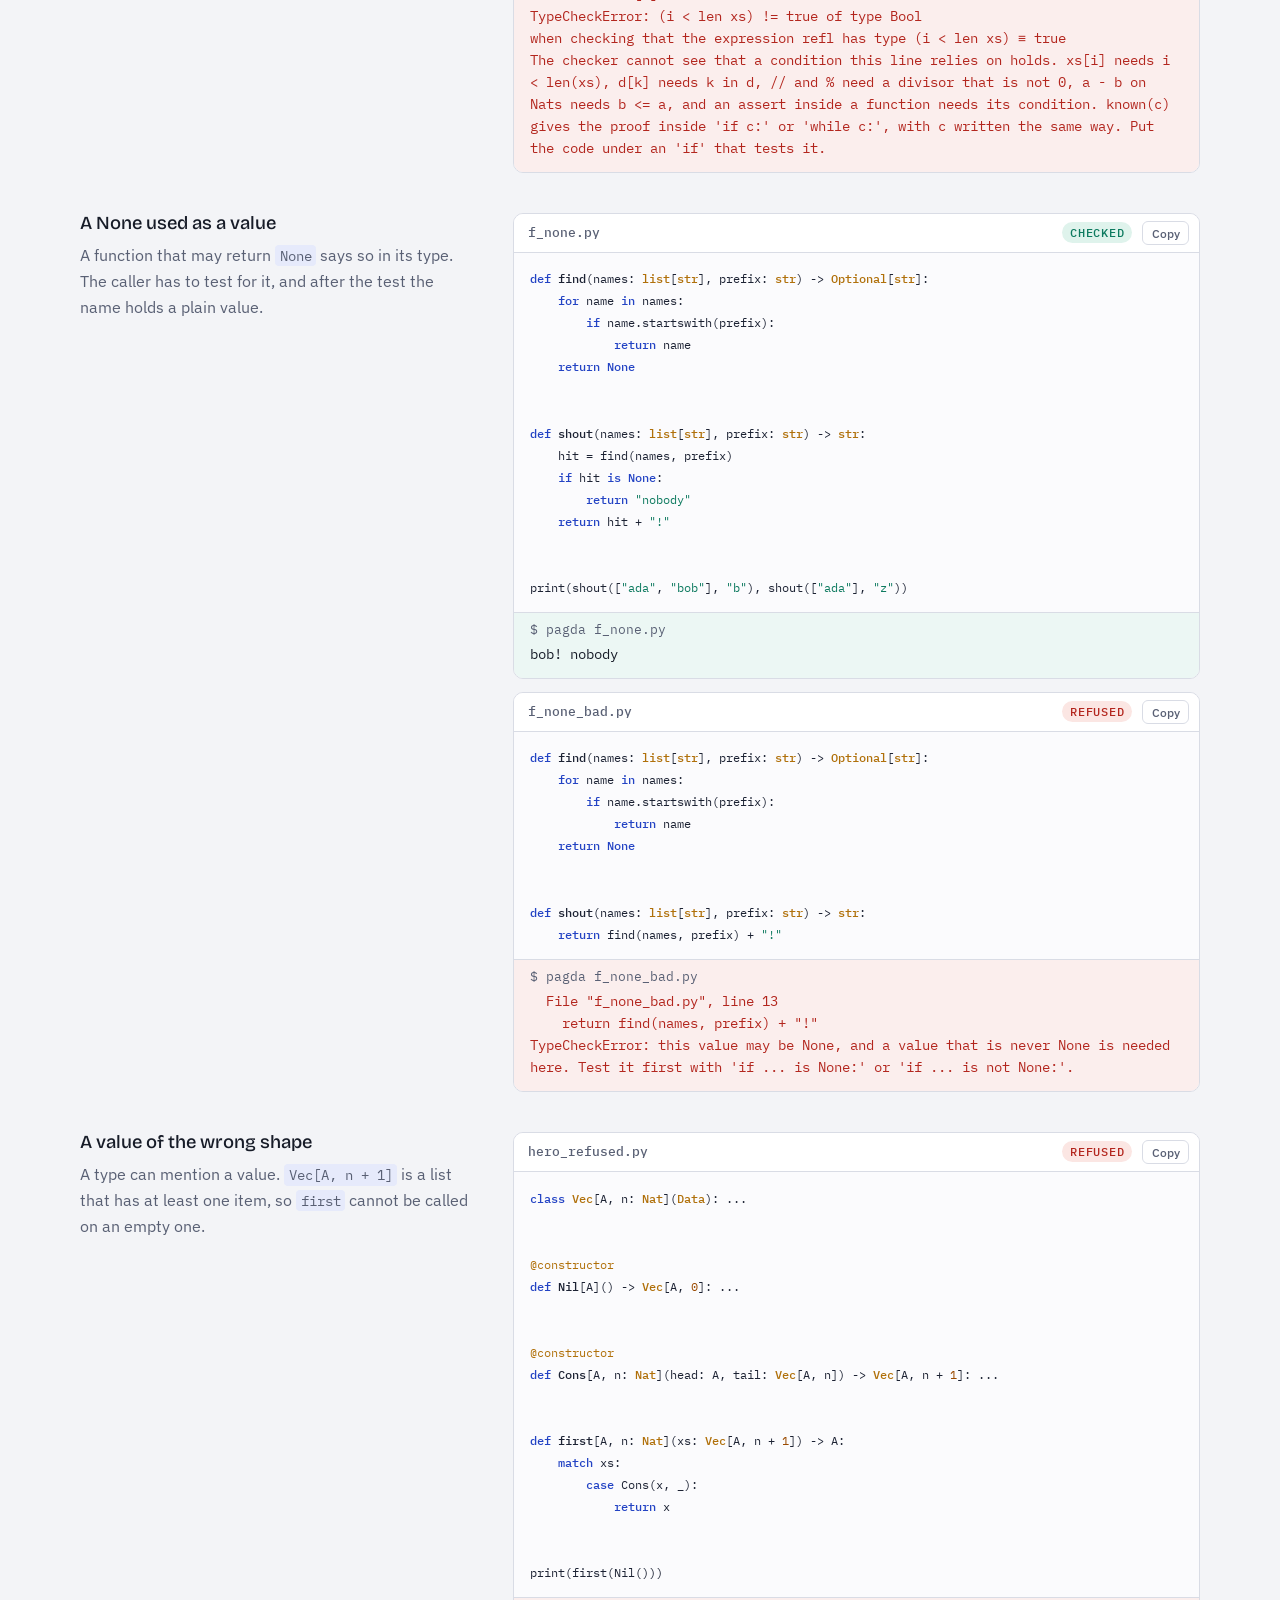
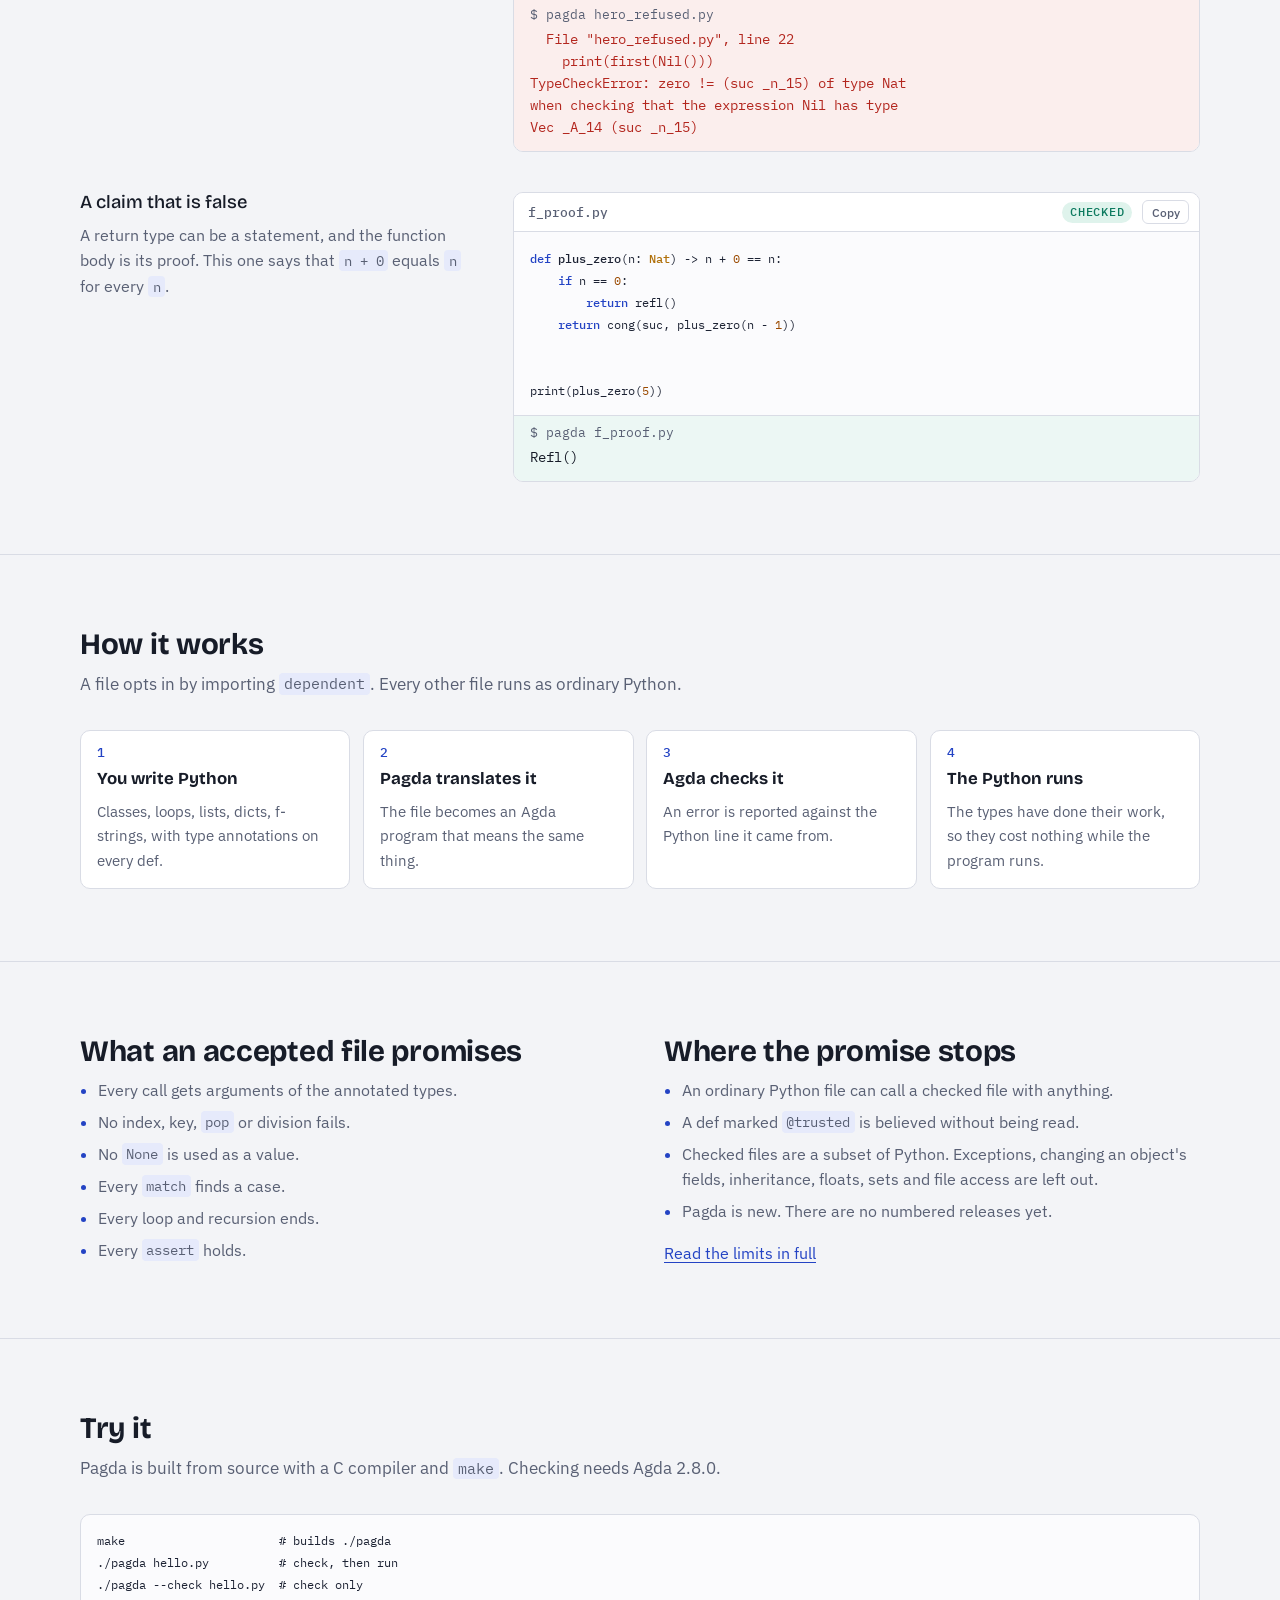
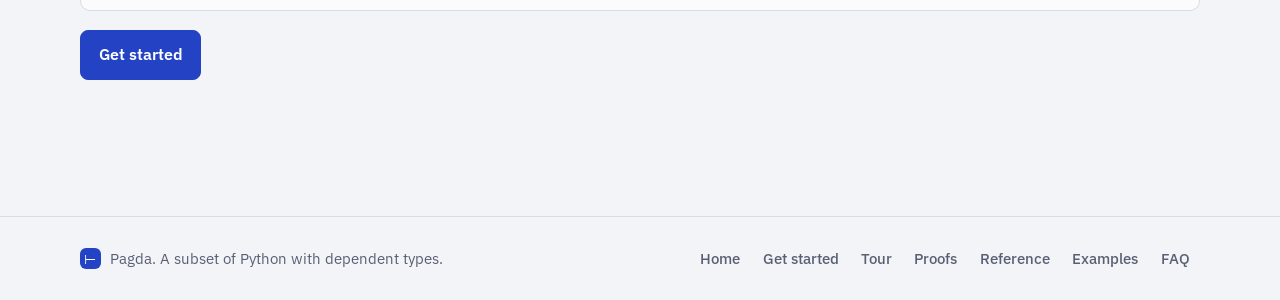
==== commit ddefdfe5: "Describe Pagda as a subset of Python with dependent types Co-Authored-By: Claude Fable 5.2 <noreply@" ====
--- a/website/site/index.html
+++ b/website/site/index.html
@@ -5,7 +5,7 @@
 <meta name="viewport" content="width=device-width, initial-scale=1, viewport-fit=cover">
 <title>Pagda</title>
 <meta name="claude:viewport-fit-sides" content="cover">
-<meta name="description" content="Pagda is Python with dependent types. A checked file is type-checked by Agda before it runs.">
+<meta name="description" content="Pagda is a subset of Python with dependent types. A checked file is type-checked by Agda before it runs.">
 <link rel="stylesheet" href="https://fonts.googleapis.com/css2?family=Bricolage+Grotesque:opsz,wght@12..96,500;12..96,700&family=IBM+Plex+Mono:wght@400;500&family=IBM+Plex+Sans:wght@400;500;600&display=swap">
 <link rel="stylesheet" href="site.css">
 </head>
@@ -16,9 +16,9 @@
 </div></header>
 <main class="home"><section class="hero"><div class="wrap">
   <div class="hero-text">
-    <div class="eyebrow">Python with dependent types</div>
+    <div class="eyebrow">A subset of Python with dependent types</div>
     <h1>Python that is checked before it runs.</h1>
-    <p class="lede">Pagda runs Python. A file that asks for it is first type-checked by Agda, and its types can state facts about values: this list has ten items, this index is inside the list, this divisor is never zero.</p>
+    <p class="lede">A Pagda file is a Python file. It is type-checked by Agda before it runs, and its types can state facts about values: this list has ten items, this index is inside the list, this divisor is never zero. The price is a smaller language: no exceptions, no objects that change, no inheritance.</p>
     <div class="actions">
       <a class="btn primary" href="start.html">Get started</a>
       <a class="btn" href="tour.html">Take the tour</a>
@@ -331,7 +331,7 @@
       <ul>
         <li>An ordinary Python file can call a checked file with anything.</li>
         <li>A def marked <code>@trusted</code> is believed without being read.</li>
-        <li>Floats, sets, exceptions and file access are outside checked files.</li>
+        <li>Checked files are a subset of Python. Exceptions, changing an object's fields, inheritance, floats, sets and file access are left out.</li>
         <li>Pagda is new. There are no numbered releases yet.</li>
       </ul>
       <p style="margin-top:1rem"><a href="faq.html">Read the limits in full</a></p>
@@ -351,7 +351,7 @@
 </div></section>
 </main>
 <footer class="foot"><div class="wrap">
-<div><span class="mark" aria-hidden="true">⊢</span> Pagda. Python, checked by Agda before it runs.</div>
+<div><span class="mark" aria-hidden="true">⊢</span> Pagda. A subset of Python with dependent types.</div>
 <nav aria-label="Footer"><a href="index.html" aria-current="page">Home</a><a href="start.html">Get started</a><a href="tour.html">Tour</a><a href="proofs.html">Proofs</a><a href="reference.html">Reference</a><a href="examples.html">Examples</a><a href="faq.html">FAQ</a></nav>
 </div></footer>
 <script src="site.js"></script>
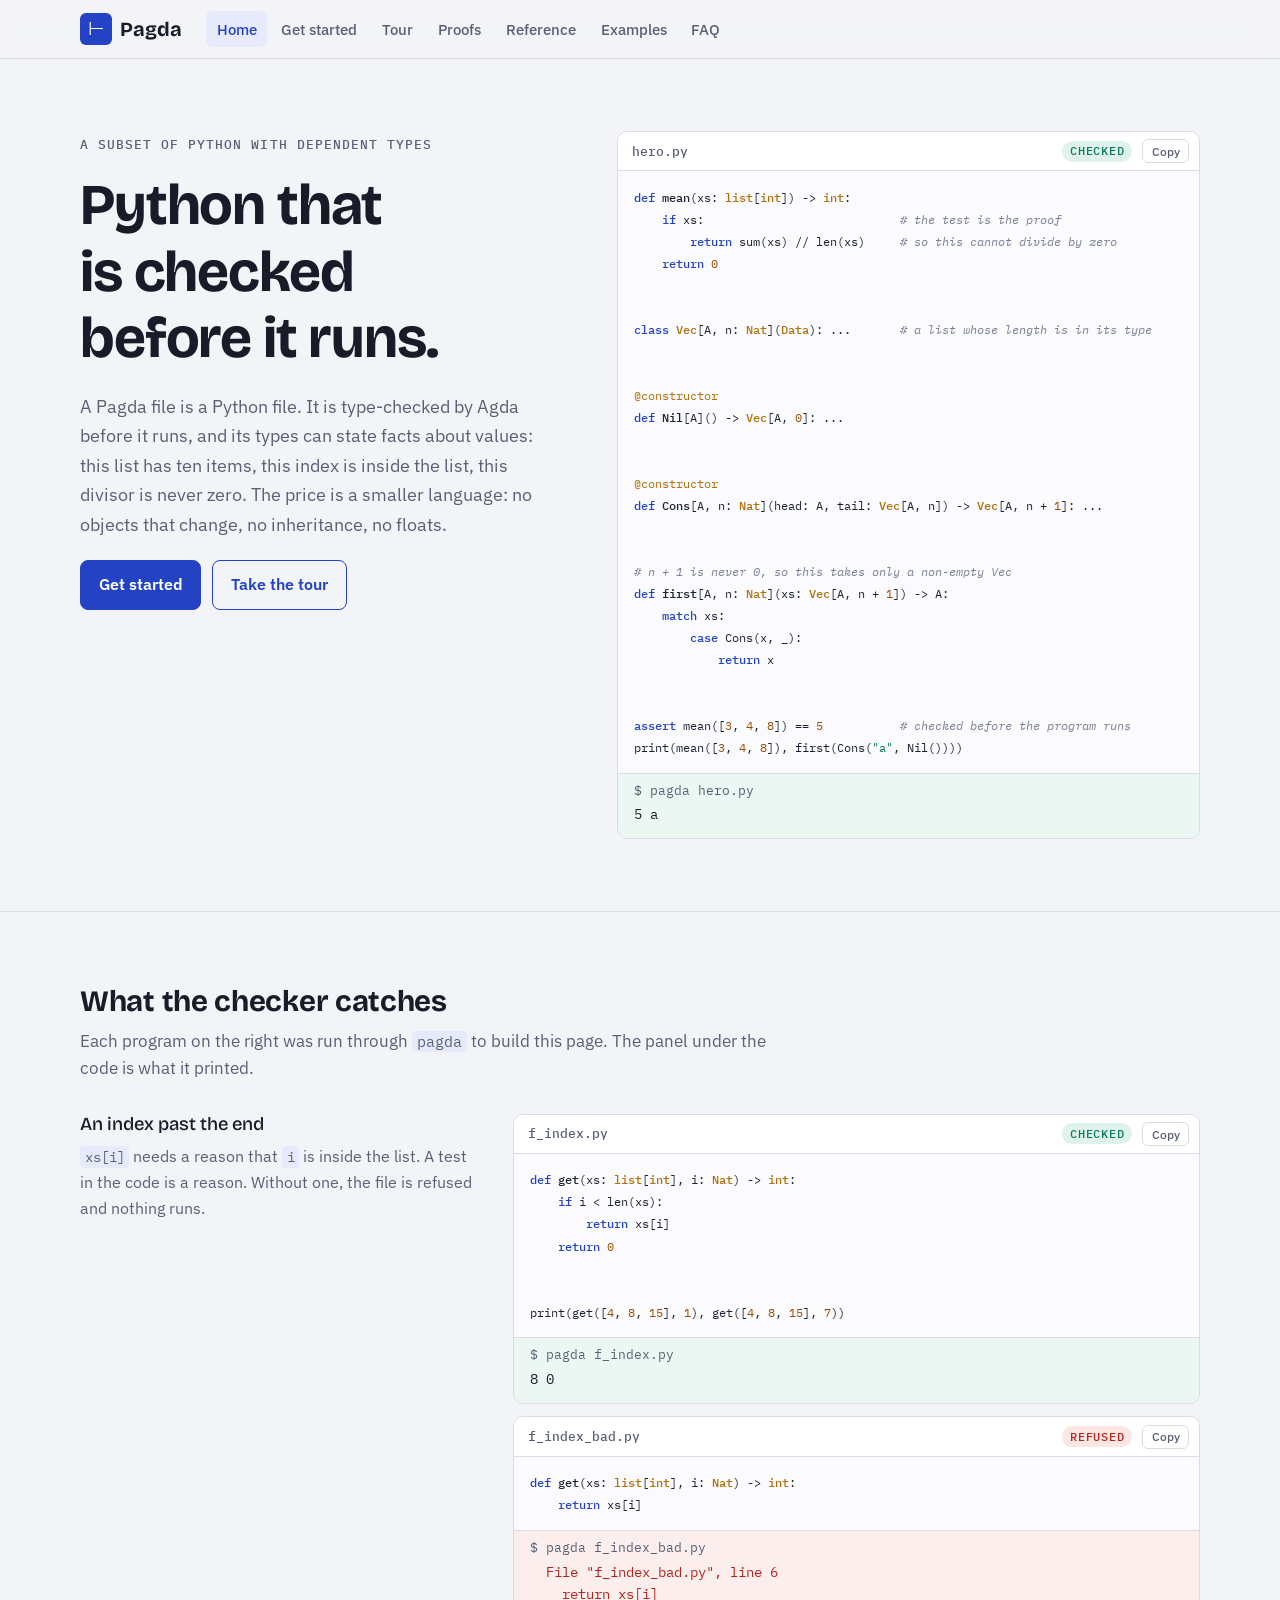
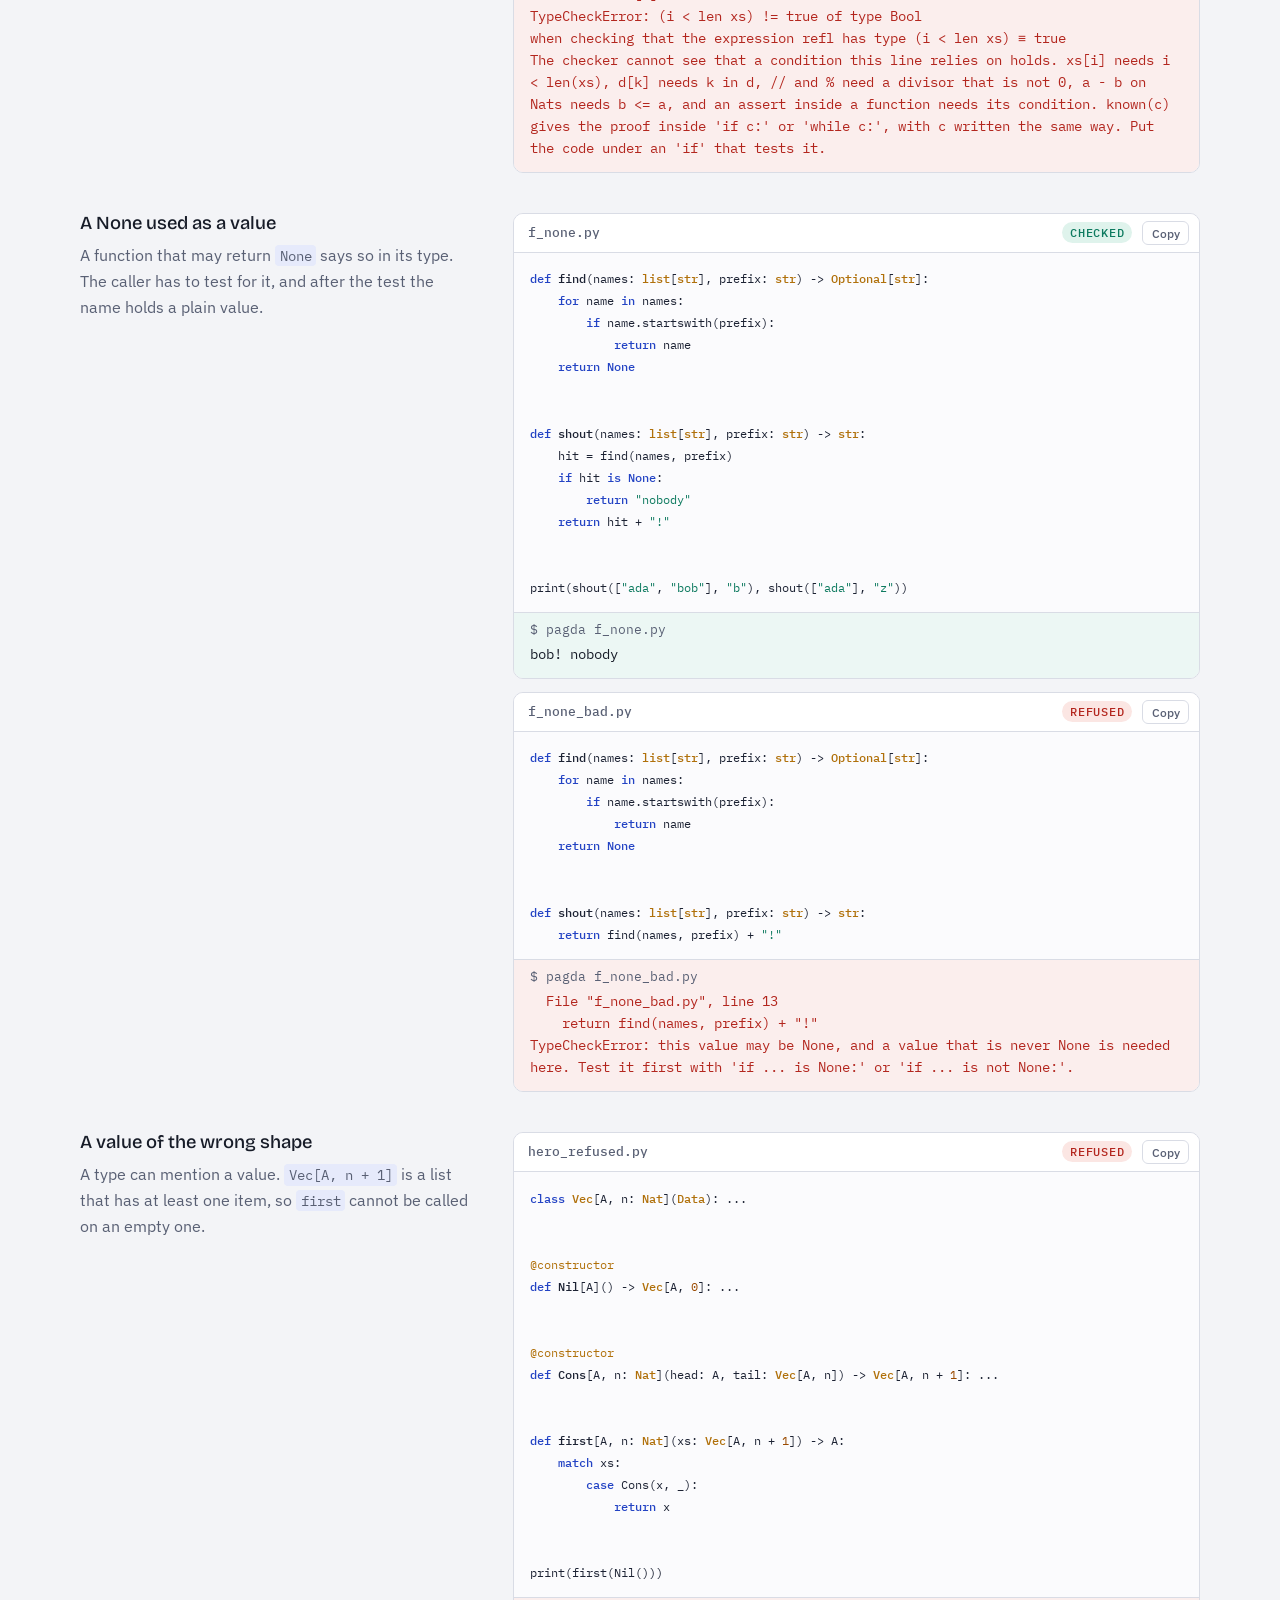
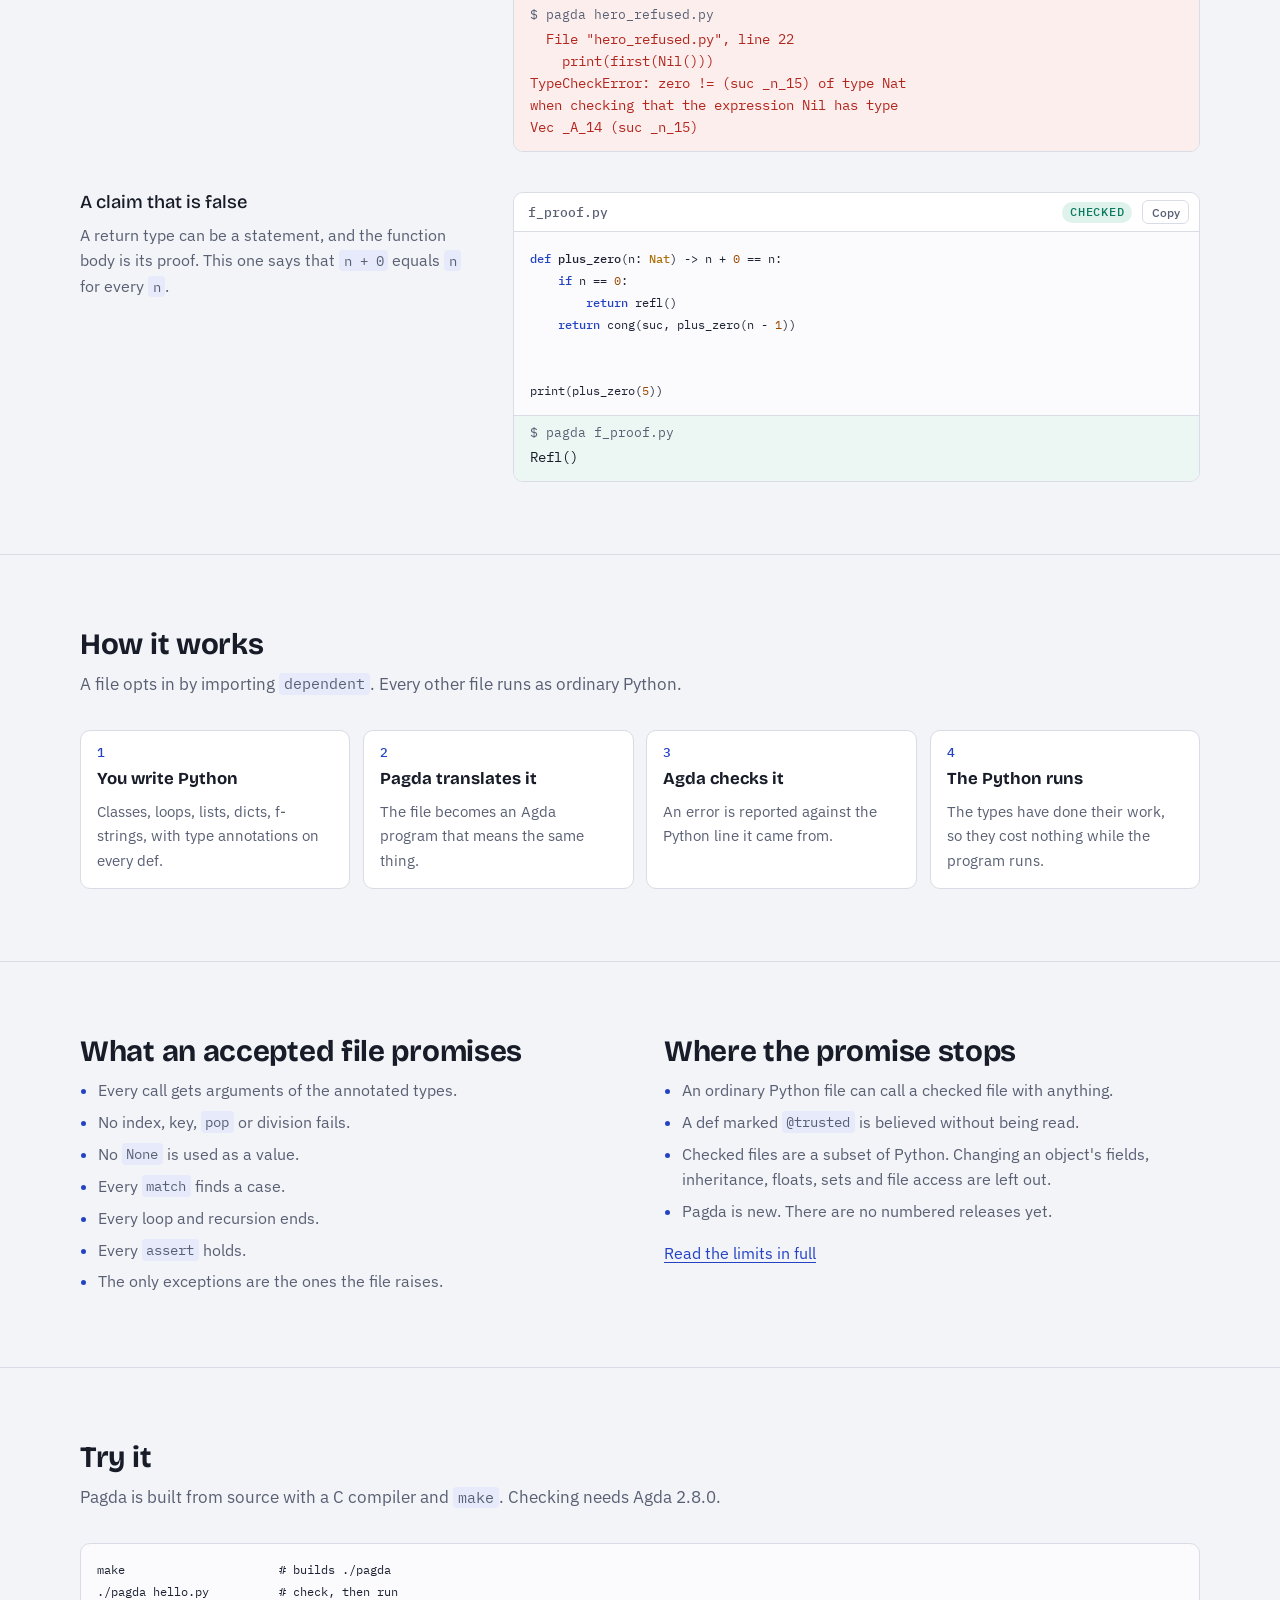
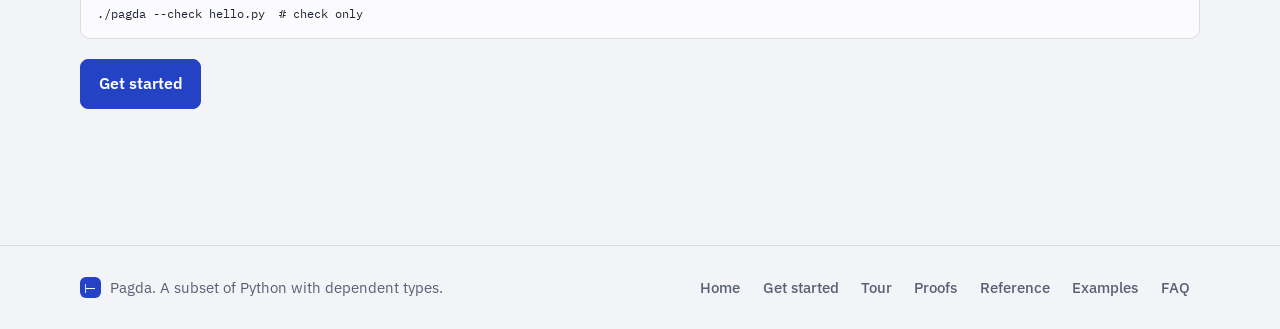
==== commit 52b00fdd: "Document exceptions in the README and on the website Co-Authored-By: Claude Fable 5.2 <noreply@anthr" ====
--- a/website/site/index.html
+++ b/website/site/index.html
@@ -18,7 +18,7 @@
   <div class="hero-text">
     <div class="eyebrow">A subset of Python with dependent types</div>
     <h1>Python that is checked before it runs.</h1>
-    <p class="lede">A Pagda file is a Python file. It is type-checked by Agda before it runs, and its types can state facts about values: this list has ten items, this index is inside the list, this divisor is never zero. The price is a smaller language: no exceptions, no objects that change, no inheritance.</p>
+    <p class="lede">A Pagda file is a Python file. It is type-checked by Agda before it runs, and its types can state facts about values: this list has ten items, this index is inside the list, this divisor is never zero. The price is a smaller language: no objects that change, no inheritance, no floats.</p>
     <div class="actions">
       <a class="btn primary" href="start.html">Get started</a>
       <a class="btn" href="tour.html">Take the tour</a>
@@ -324,6 +324,7 @@
         <li>Every <code>match</code> finds a case.</li>
         <li>Every loop and recursion ends.</li>
         <li>Every <code>assert</code> holds.</li>
+        <li>The only exceptions are the ones the file raises.</li>
       </ul>
     </div>
     <div>
@@ -331,7 +332,7 @@
       <ul>
         <li>An ordinary Python file can call a checked file with anything.</li>
         <li>A def marked <code>@trusted</code> is believed without being read.</li>
-        <li>Checked files are a subset of Python. Exceptions, changing an object's fields, inheritance, floats, sets and file access are left out.</li>
+        <li>Checked files are a subset of Python. Changing an object's fields, inheritance, floats, sets and file access are left out.</li>
         <li>Pagda is new. There are no numbered releases yet.</li>
       </ul>
       <p style="margin-top:1rem"><a href="faq.html">Read the limits in full</a></p>
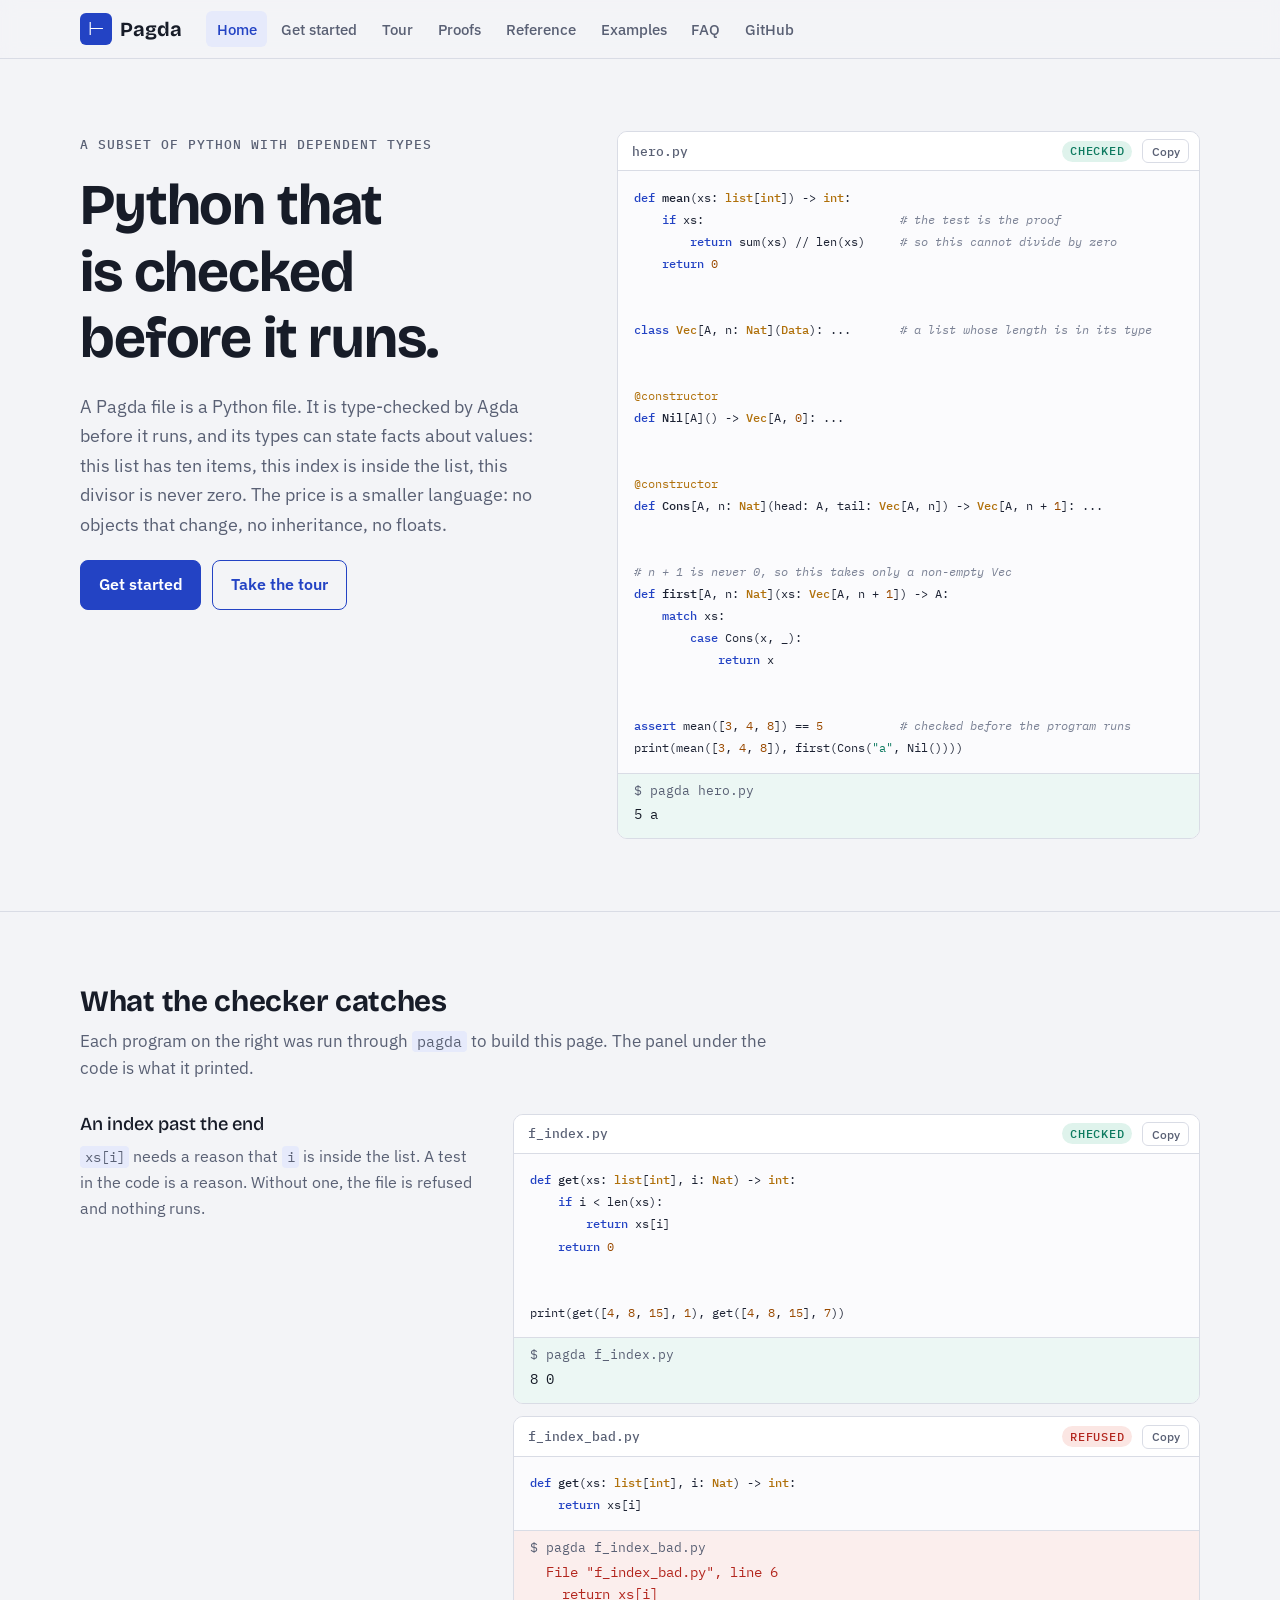
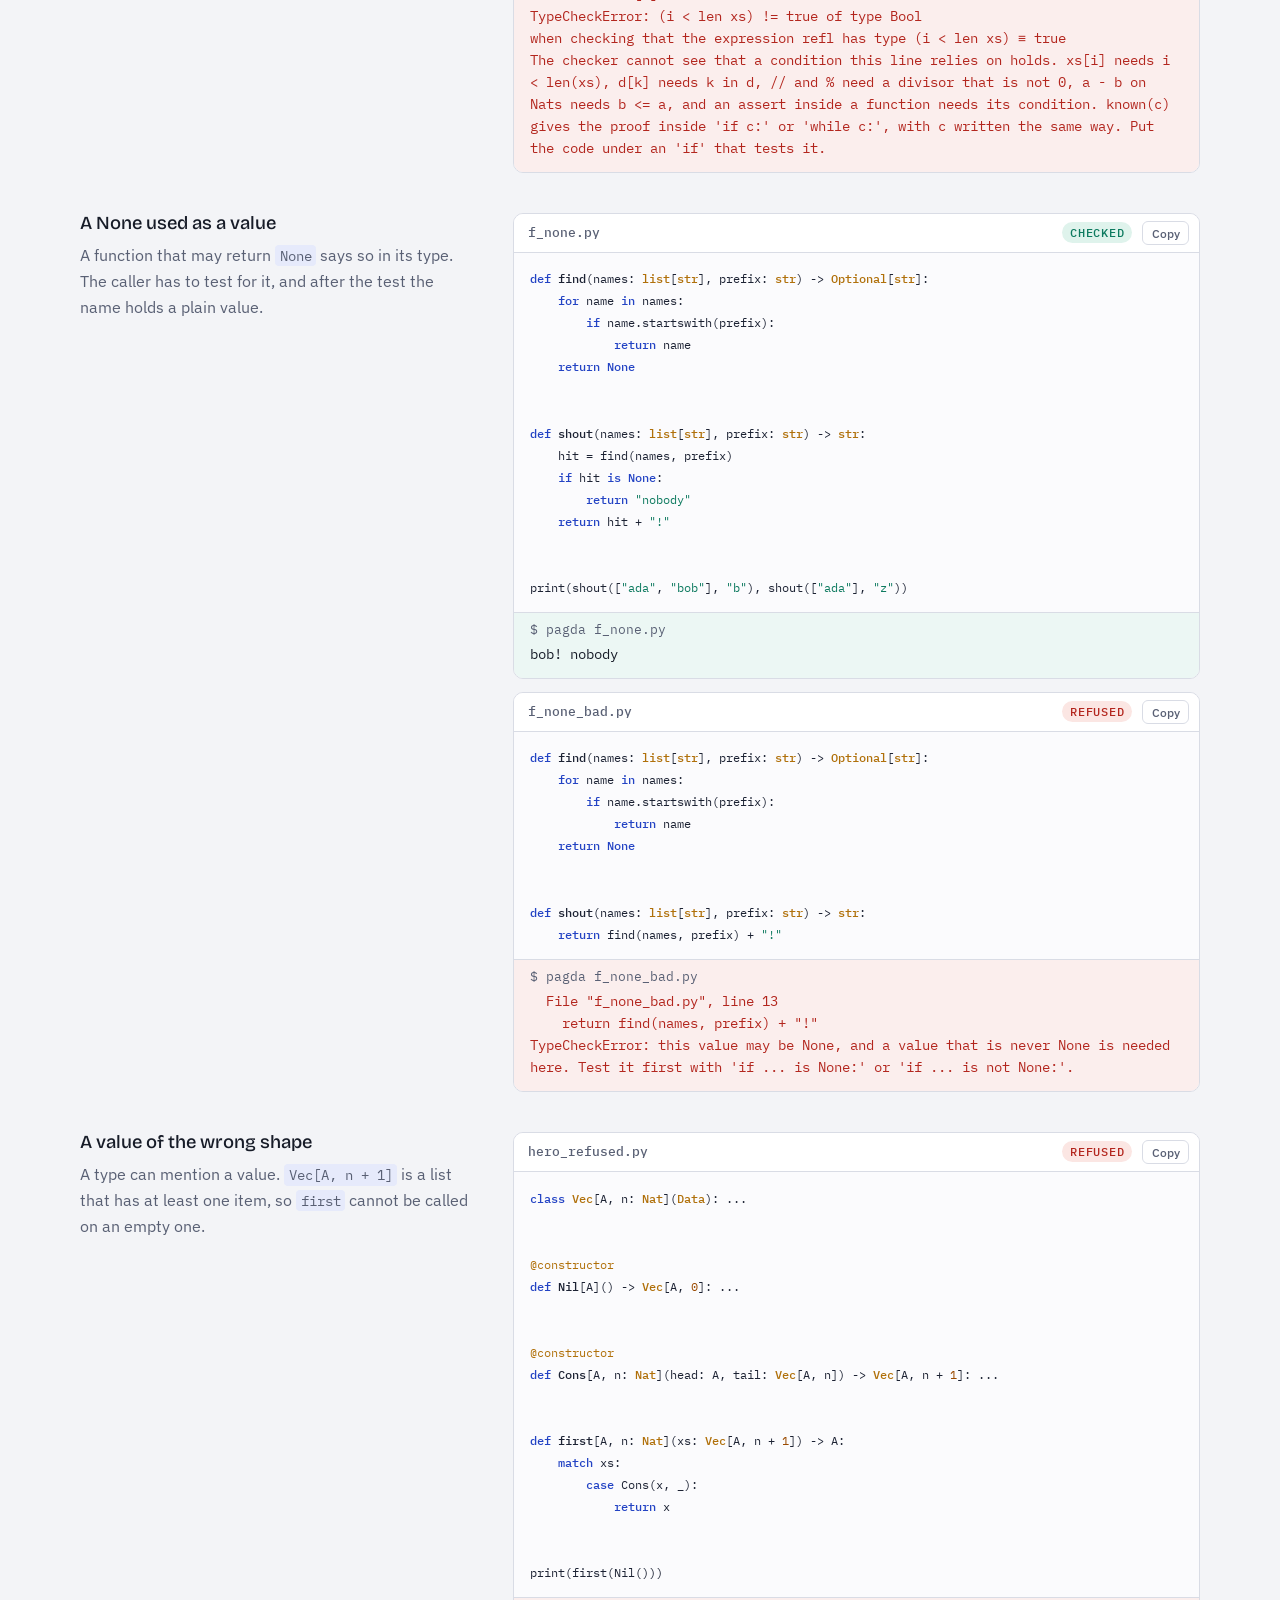
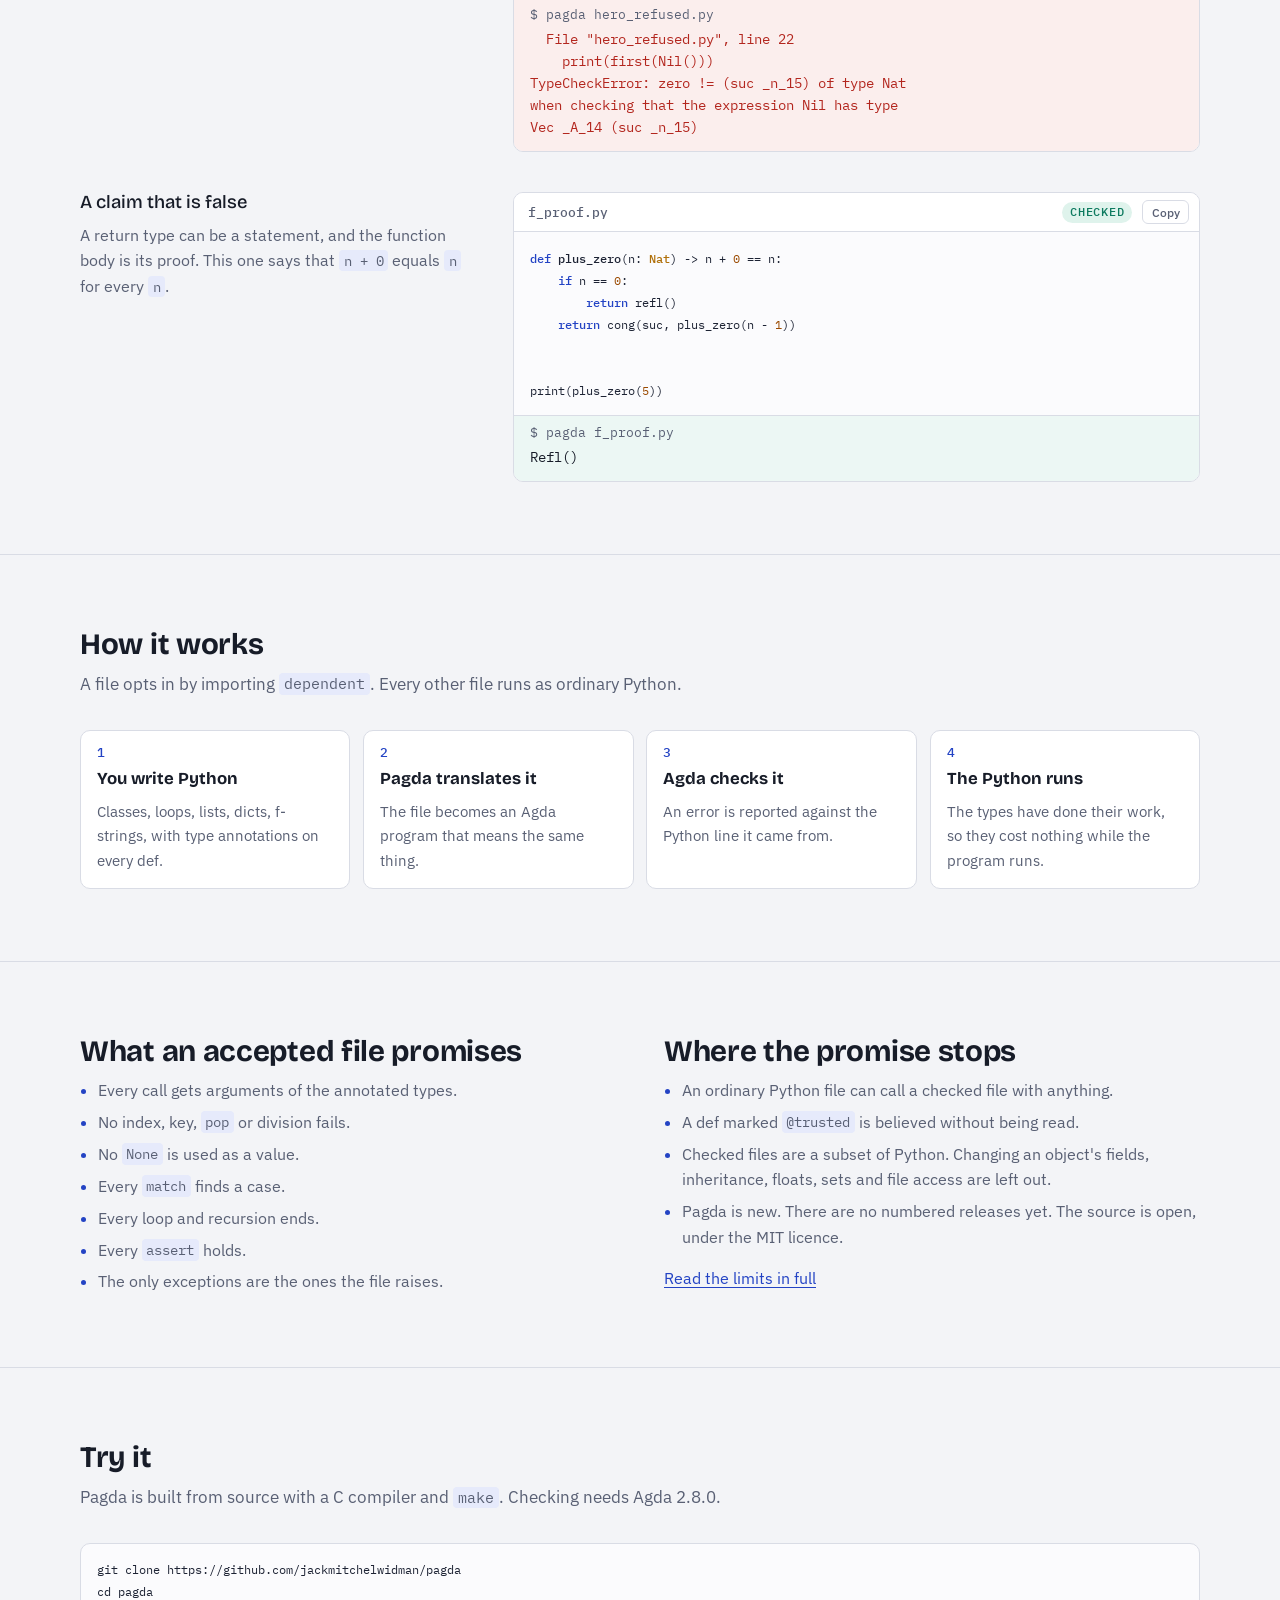
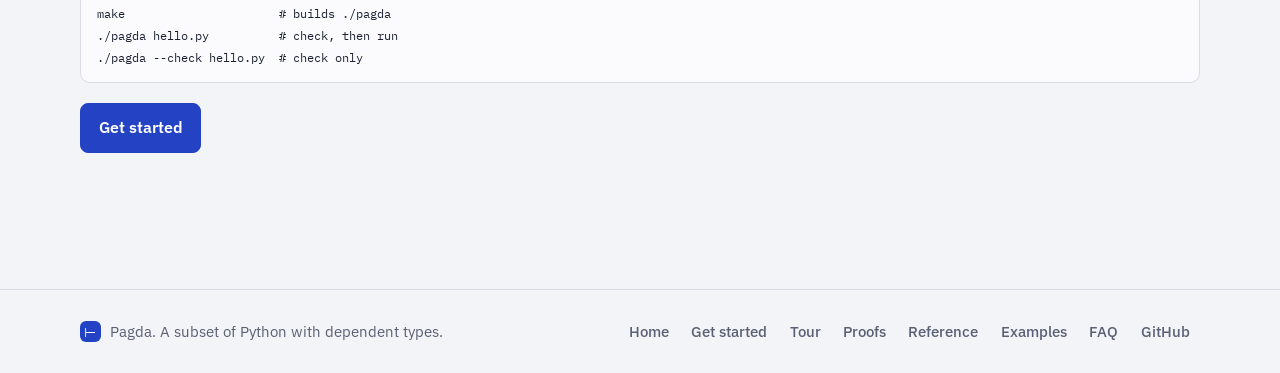
==== commit 3052fb27: "MIT licence, and links to the public repository Co-Authored-By: Claude Fable 5.2 <noreply@anthropic." ====
--- a/website/site/index.html
+++ b/website/site/index.html
@@ -12,7 +12,7 @@
 <body>
 <header class="top"><div class="wrap">
 <a class="brand" href="index.html"><span class="mark" aria-hidden="true">⊢</span>Pagda</a>
-<nav class="nav" aria-label="Site"><a href="index.html" aria-current="page">Home</a><a href="start.html">Get started</a><a href="tour.html">Tour</a><a href="proofs.html">Proofs</a><a href="reference.html">Reference</a><a href="examples.html">Examples</a><a href="faq.html">FAQ</a></nav>
+<nav class="nav" aria-label="Site"><a href="index.html" aria-current="page">Home</a><a href="start.html">Get started</a><a href="tour.html">Tour</a><a href="proofs.html">Proofs</a><a href="reference.html">Reference</a><a href="examples.html">Examples</a><a href="faq.html">FAQ</a><a href="https://github.com/jackmitchelwidman/pagda">GitHub</a></nav>
 </div></header>
 <main class="home"><section class="hero"><div class="wrap">
   <div class="hero-text">
@@ -333,7 +333,7 @@
         <li>An ordinary Python file can call a checked file with anything.</li>
         <li>A def marked <code>@trusted</code> is believed without being read.</li>
         <li>Checked files are a subset of Python. Changing an object's fields, inheritance, floats, sets and file access are left out.</li>
-        <li>Pagda is new. There are no numbered releases yet.</li>
+        <li>Pagda is new. There are no numbered releases yet. The source is open, under the MIT licence.</li>
       </ul>
       <p style="margin-top:1rem"><a href="faq.html">Read the limits in full</a></p>
     </div>
@@ -345,7 +345,9 @@
     <h2>Try it</h2>
     <p>Pagda is built from source with a C compiler and <code>make</code>. Checking needs Agda 2.8.0.</p>
   </div>
-  <pre class="code plain"><code>make                      # builds ./pagda
+  <pre class="code plain"><code>git clone https://github.com/jackmitchelwidman/pagda
+cd pagda
+make                      # builds ./pagda
 ./pagda hello.py          # check, then run
 ./pagda --check hello.py  # check only</code></pre>
   <p style="margin-top:1.2rem"><a class="btn primary" href="start.html">Get started</a></p>
@@ -353,7 +355,7 @@
 </main>
 <footer class="foot"><div class="wrap">
 <div><span class="mark" aria-hidden="true">⊢</span> Pagda. A subset of Python with dependent types.</div>
-<nav aria-label="Footer"><a href="index.html" aria-current="page">Home</a><a href="start.html">Get started</a><a href="tour.html">Tour</a><a href="proofs.html">Proofs</a><a href="reference.html">Reference</a><a href="examples.html">Examples</a><a href="faq.html">FAQ</a></nav>
+<nav aria-label="Footer"><a href="index.html" aria-current="page">Home</a><a href="start.html">Get started</a><a href="tour.html">Tour</a><a href="proofs.html">Proofs</a><a href="reference.html">Reference</a><a href="examples.html">Examples</a><a href="faq.html">FAQ</a><a href="https://github.com/jackmitchelwidman/pagda">GitHub</a></nav>
 </div></footer>
 <script src="site.js"></script>
 </body>
